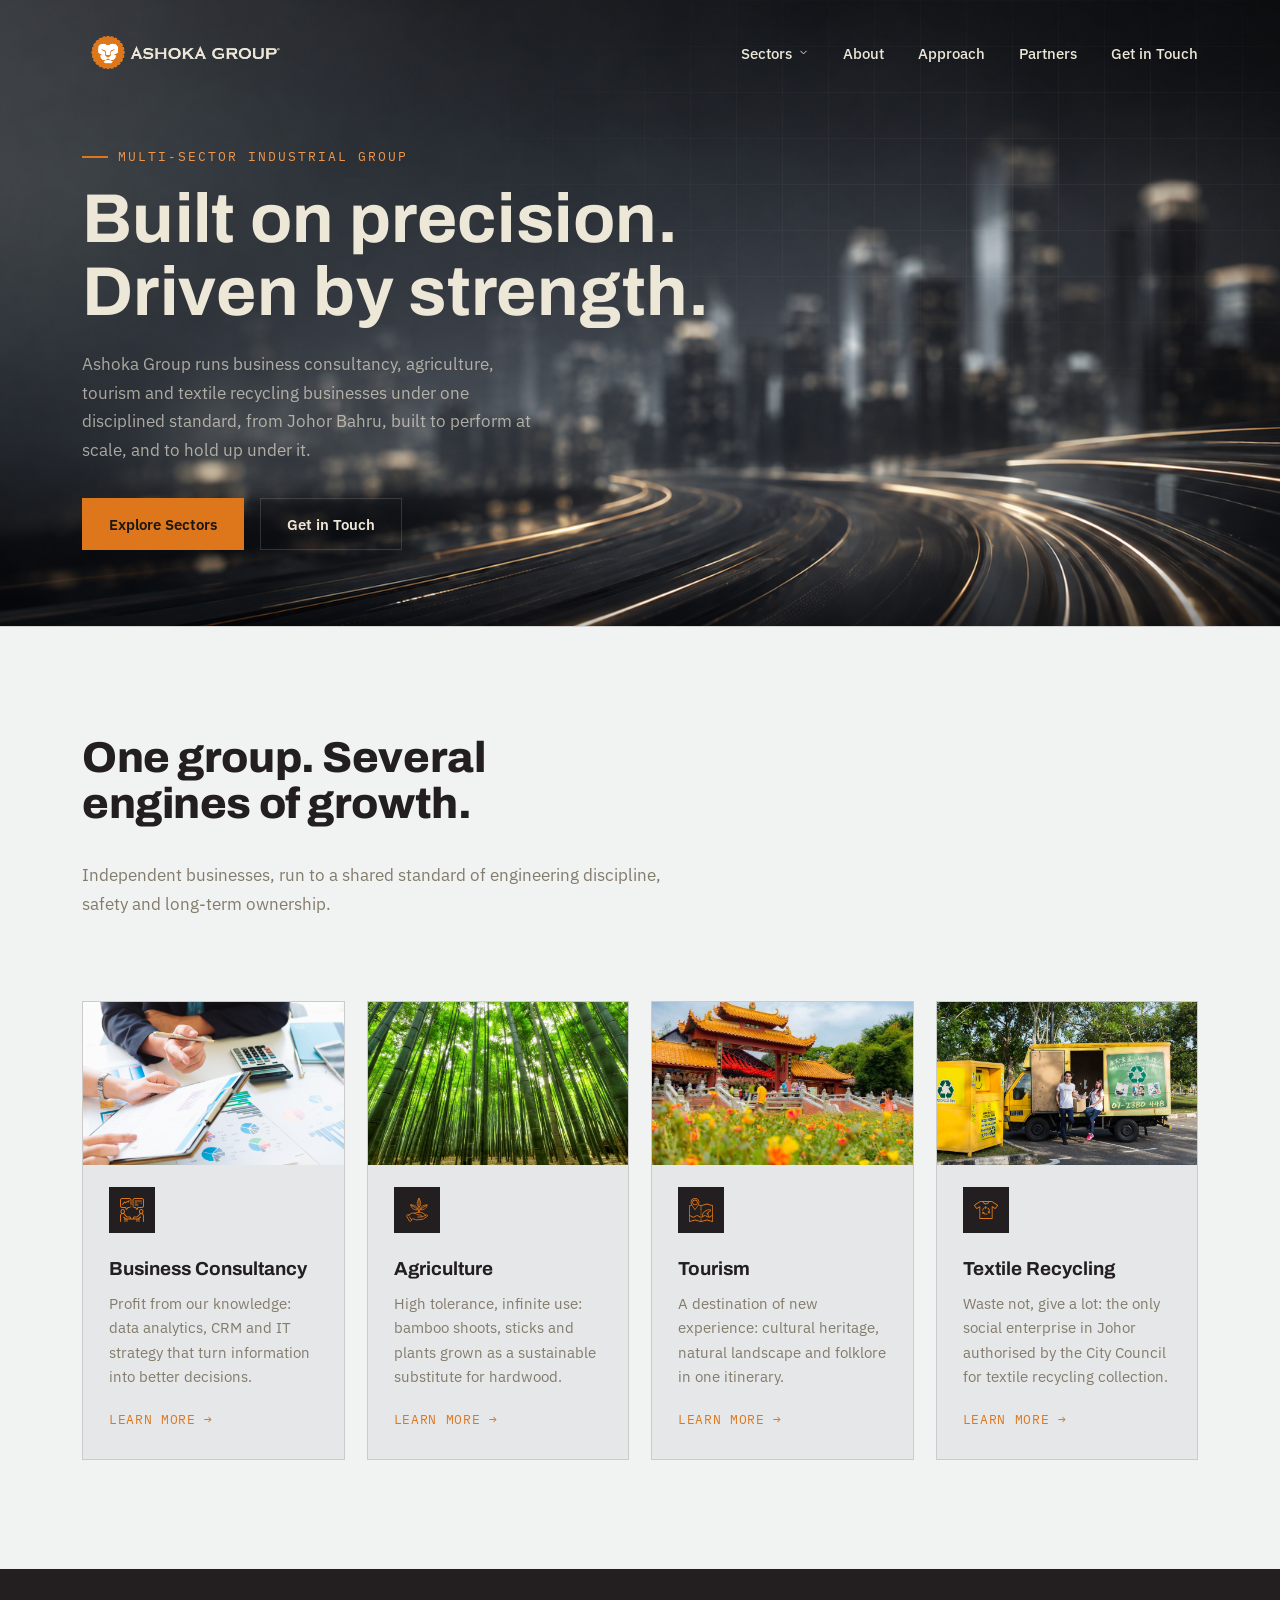
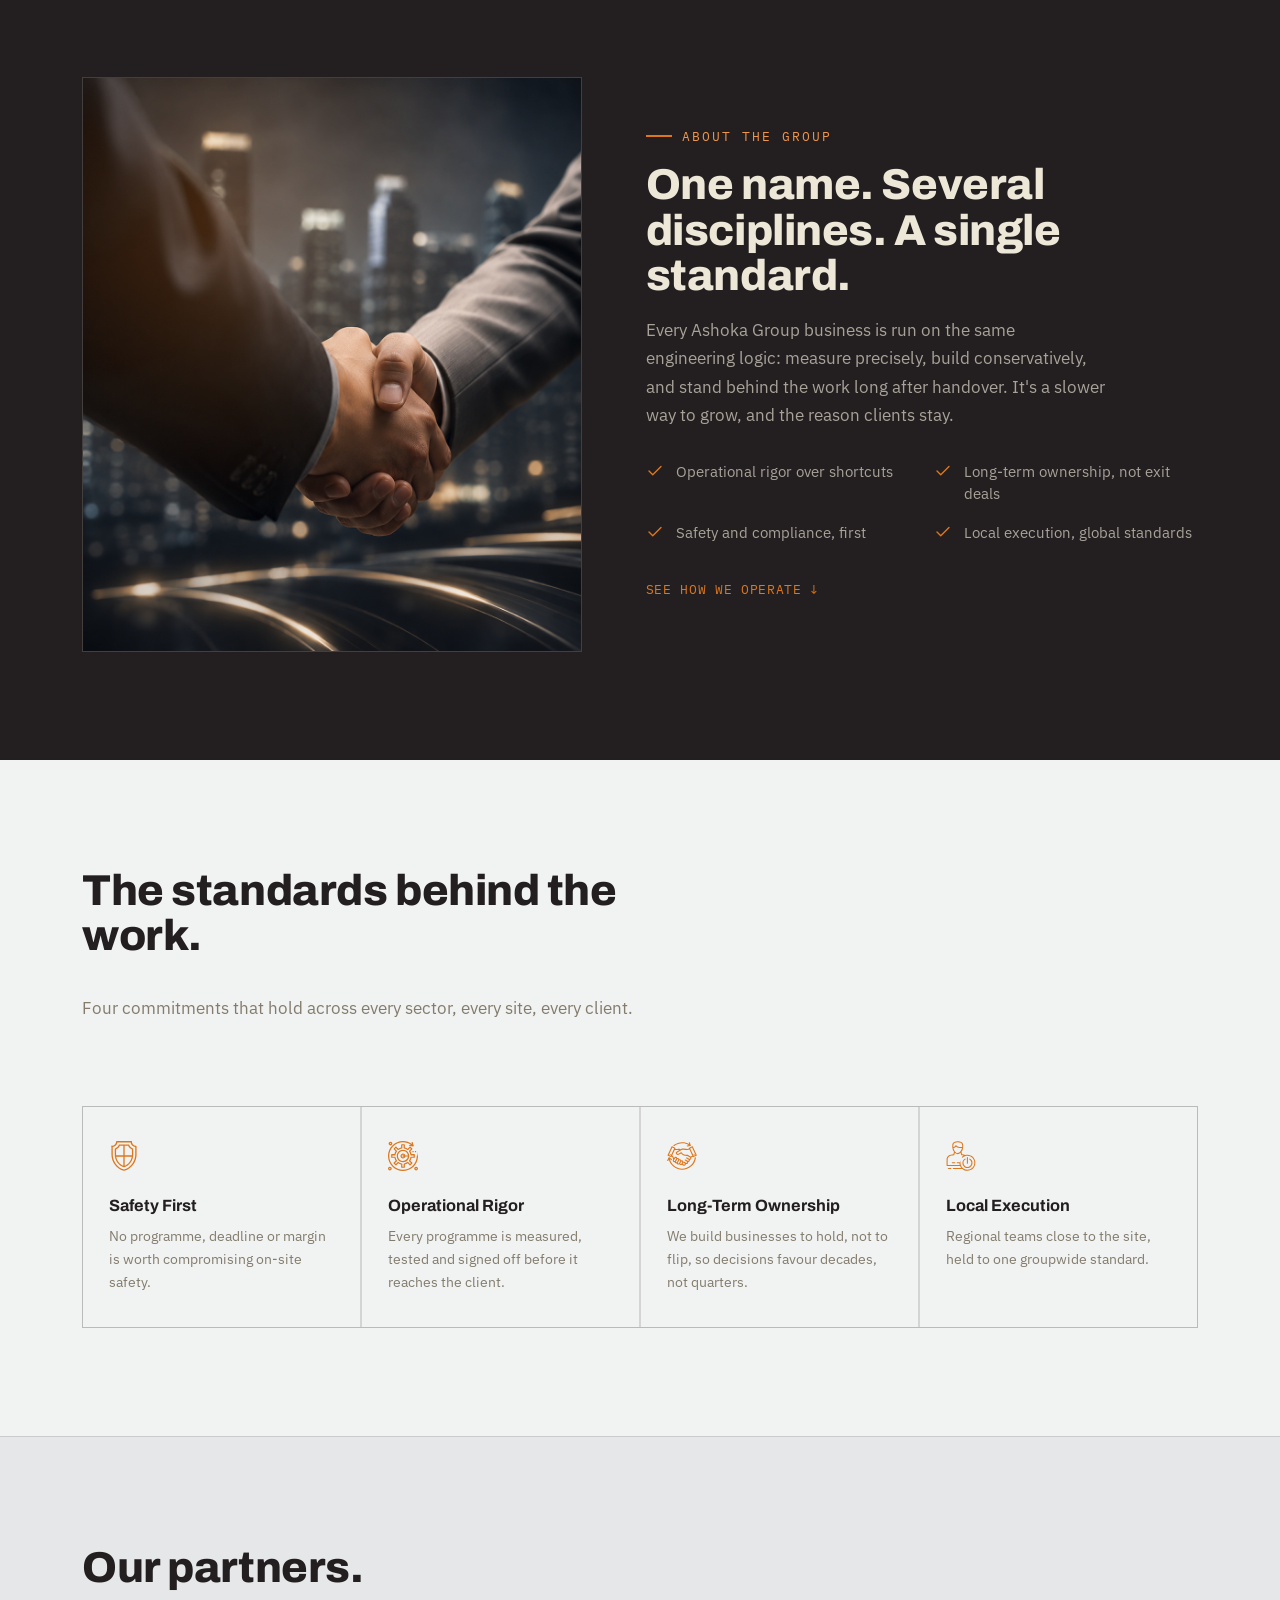
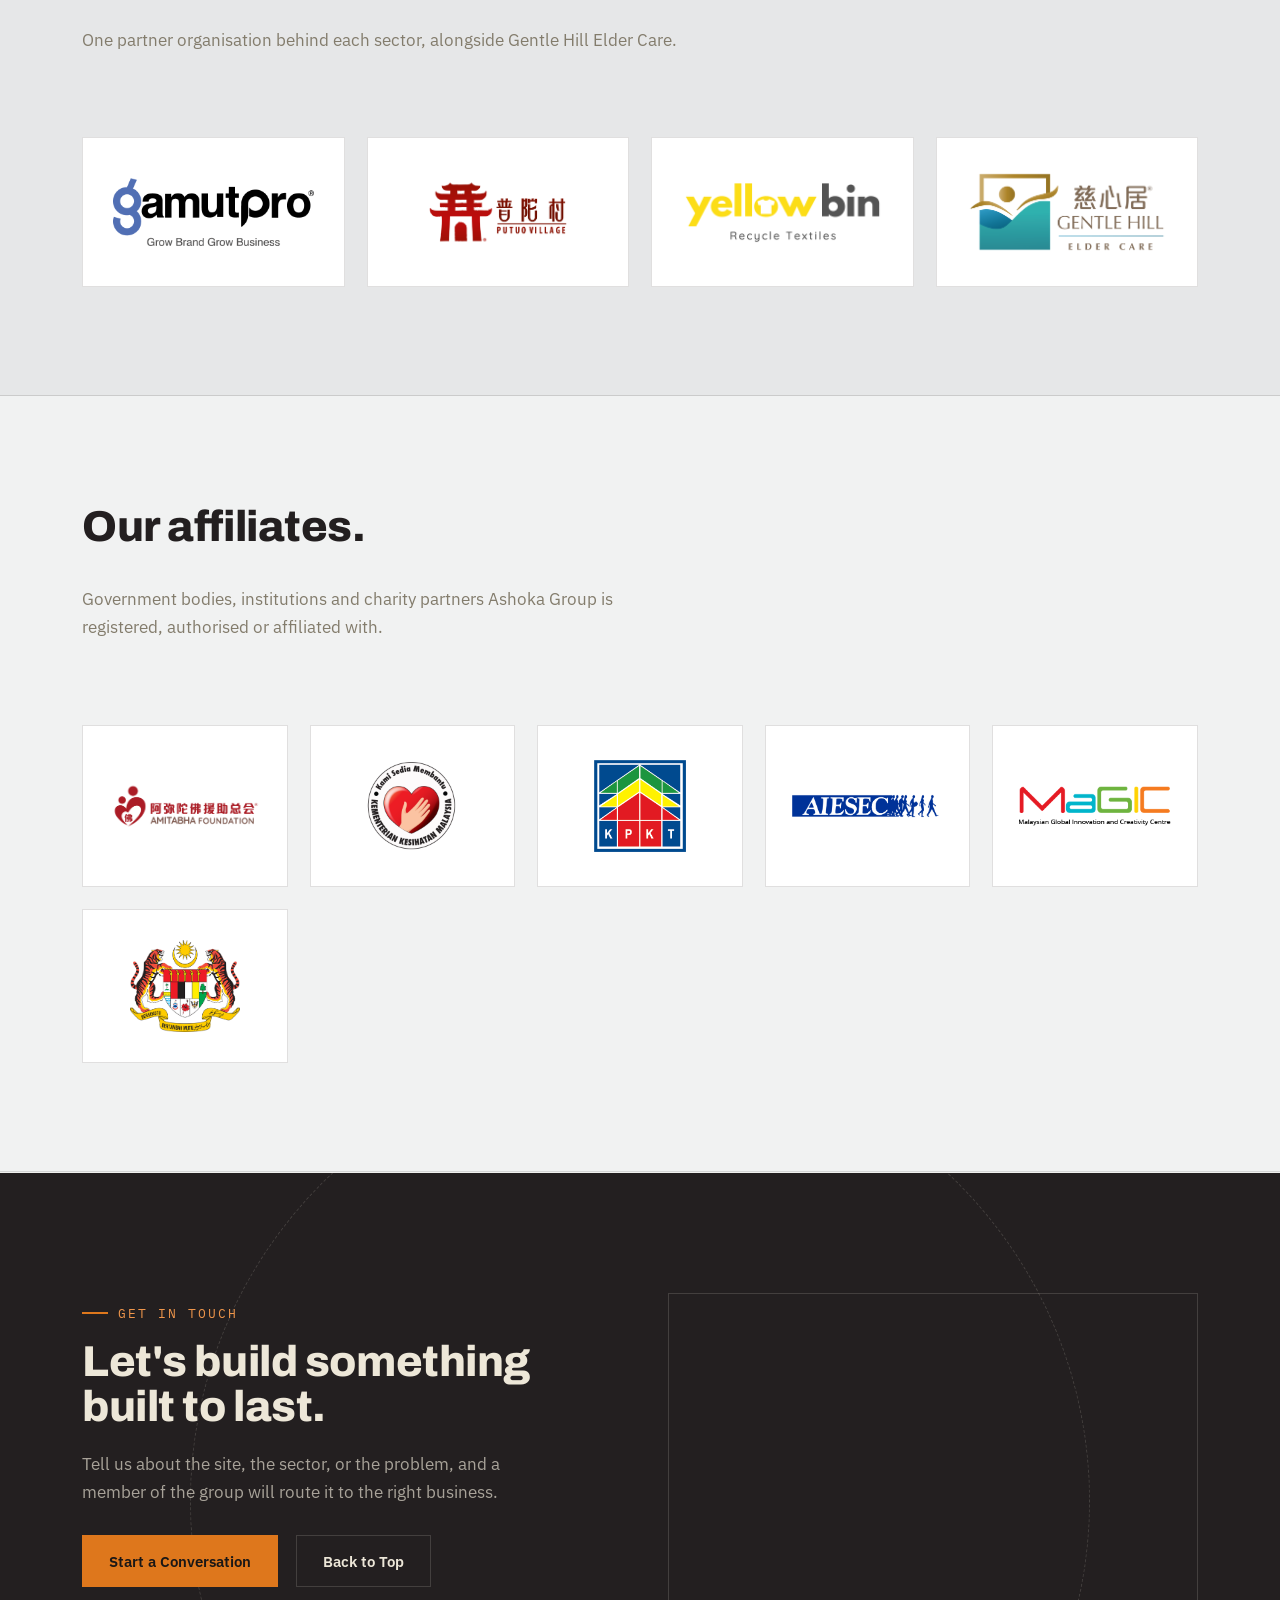
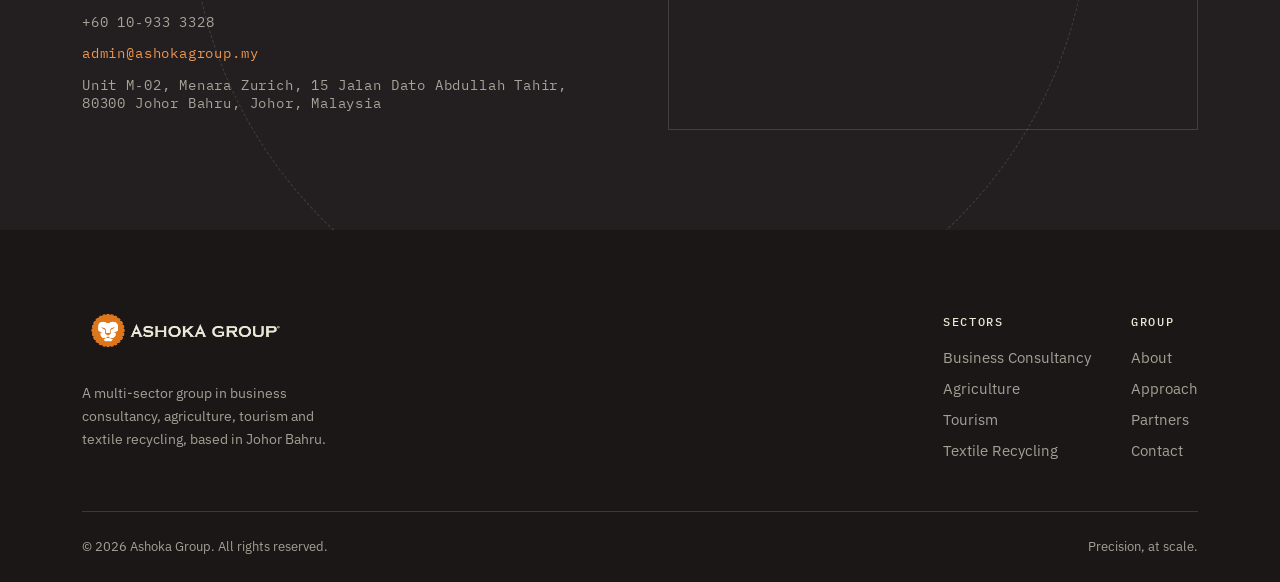
==== index.html @ 11b932d2 "Initial commit: Ashoka Group website Co-Authored-By: Claude Sonnet 4.6 <noreply@anthropic.com>" ====
<!doctype html>
<html lang="en">
<head>
<meta charset="UTF-8">
<meta name="viewport" content="width=device-width, initial-scale=1.0">
<title>Ashoka Group: Business Consultancy, Agriculture, Tourism &amp; Textile Recycling</title>
<meta name="description" content="Ashoka Group runs business consultancy, agriculture, tourism and textile recycling businesses under one disciplined standard, based in Johor Bahru, Malaysia.">
<link rel="icon" type="image/x-icon" href="assets/favicon/favicon.ico">
<link rel="icon" type="image/png" sizes="32x32" href="assets/favicon/favicon-32x32.png">
<link rel="icon" type="image/png" sizes="16x16" href="assets/favicon/favicon-16x16.png">
<link rel="apple-touch-icon" sizes="180x180" href="assets/favicon/apple-touch-icon.png">
<link rel="manifest" href="assets/favicon/site.webmanifest">
<meta name="theme-color" content="#DE771C">
<link rel="preconnect" href="https://fonts.googleapis.com">
<link rel="stylesheet" href="css/styles.css">
</head>
<body>

<header class="site-header" id="siteHeader">
  <div class="wrap header-inner">
    <a href="#top" class="brand" aria-label="Ashoka Group home">
      <img class="brand-mark" src="assets/logo/ashoka-lockup-horizontal.png" alt="Ashoka Group">
      <img class="brand-mark-light" src="assets/logo/ashoka-lockup-horizontal-light.png" alt="Ashoka Group">
    </a>
    <nav class="main-nav" id="mainNav">
      <div class="nav-dropdown">
        <button class="nav-dropdown-trigger" type="button" aria-haspopup="true" aria-expanded="false">
          Sectors
          <svg class="nav-caret" viewBox="0 0 24 24" fill="none" stroke="currentColor" stroke-width="2" stroke-linecap="round" stroke-linejoin="round"><path d="m6 9 6 6 6-6"/></svg>
        </button>
        <div class="nav-dropdown-menu">
          <a href="business-consultancy">Business Consultancy</a>
          <a href="agriculture">Agriculture</a>
          <a href="tourism">Tourism</a>
          <a href="textile-recycling">Textile Recycling</a>
        </div>
      </div>
      <a href="#about">About</a>
      <a href="#approach">Approach</a>
      <a href="#partners">Partners</a>
      <a href="#contact">Get in Touch</a>
    </nav>
    <button class="nav-toggle" id="navToggle" aria-label="Toggle menu" aria-expanded="false" aria-controls="mainNav">
      <span></span>
    </button>
  </div>
</header>

<main id="top">

  <!-- HERO -->
  <section class="hero" id="hero">
    <div class="hero-bg" aria-hidden="true">
      <img src="assets/img/hero-skyline.png" alt="">
    </div>
    <div class="wrap hero-inner">
      <div class="hero-copy">
        <p class="eyebrow"><span class="eyebrow-tick"></span>Multi&#8209;Sector Industrial Group</p>
        <h1 class="display">Built on precision.<br>Driven by strength.</h1>
        <p class="lede">Ashoka Group runs business consultancy, agriculture, tourism and textile recycling businesses under one disciplined standard, from Johor Bahru, built to perform at scale, and to hold up under it.</p>
        <div class="hero-actions">
          <a href="#sectors" class="btn btn-primary">Explore Sectors</a>
          <a href="#contact" class="btn btn-ghost">Get in Touch</a>
        </div>
      </div>
    </div>
  </section>

  <div class="seam seam--to-bone" aria-hidden="true"></div>

  <!-- SECTORS -->
  <section class="sectors section-pad" id="sectors">
    <div class="wrap">
      <div class="section-head">
        <h2 class="h2">One group. Several engines of growth.</h2>
        <p class="lede on-bone">Independent businesses, run to a shared standard of engineering discipline, safety and long‑term ownership.</p>
      </div>

      <div class="sector-grid">
        <a class="sector-card" href="business-consultancy">
          <img class="sector-photo" src="assets/img/1.png" alt="Business consultancy team reviewing data reports">
          <div class="sector-top">
            <span class="sector-icon">
              <svg viewBox="0 0 300 300" fill="currentColor"><path d="M272.6,0h-88.9c-15.1,0-27.4,12-27.4,26.9v71.5c0,15.4,10.5,26.6,25,26.6h9.4l16.9,22.5c1.2,1.6,3,2.5,5,2.5s.4,0,.6,0c2.2-.2,4.1-1.5,5-3.4l10.8-21.5h46.1c14.5,0,25-11.2,25-26.6V26.9C300,12.1,287.7,0,272.6,0ZM275,112.5h-50c-2.4,0-4.5,1.3-5.6,3.5l-8,16-12.7-16.9c-1.2-1.6-3-2.5-5-2.5h-12.5c-9.2,0-12.5-7.6-12.5-14.1V26.9c0-7.9,6.7-14.4,14.9-14.4h88.9c8.2,0,14.9,6.4,14.9,14.4v71.5c0,6.5-3.3,14.1-12.5,14.1ZM283.8,192.6c6.1-5.7,10-14.3,10-23.8,0-17.2-12.6-31.2-28.1-31.2s-28.1,14-28.1,31.2,3.9,18.1,10,23.8c-5.6,3.4-10.1,8.3-12.9,14.2l-22.9,23.7h-30.6c-10.5,0-19,8.6-19,19.1s.4,4.6,1.2,6.6h-26.8c.8-2.1,1.2-4.3,1.2-6.6,0-10.5-8.5-19.1-19-19.1h-30.6l-22.9-23.7c-2.8-5.8-7.3-10.8-12.9-14.2,6.1-5.7,10-14.3,10-23.8,0-17.2-12.6-31.2-28.1-31.2s-28.1,14-28.1,31.2,3.9,18.1,10,23.8C6.5,198.5,0,209,0,221v72.7c0,3.5,2.8,6.2,6.2,6.2s6.2-2.8,6.2-6.2v-72.7c0-11.6,9.8-21,21.8-21s11.6,2.4,15.6,6.4c0,1.5.6,3.1,1.7,4.2l2,2,1.2,1.2,7.6,7.9,6.2,6.5,12.4,12.9c1.2,1.2,2.8,1.9,4.5,1.9h33.2c3.6,0,6.5,3,6.5,6.6s-2.9,6.6-6.5,6.6h-38.5c-2.4,0-4-1.4-4.8-2.2-.2-.2-.4-.4-.6-.6-.1-.1-.2-.2-6.3-4.8-1.6-1.2-3.7-2.8-6.2-4.8-1.8-1.4-3.9-2.9-6.2-4.8-2.5-1.9-5.4-4.1-8.7-6.6l-3.8,5-3.8,5s8.7,6.6,16.2,12.3v38.9c0,3.5,2.8,6.2,6.2,6.2s6.2-2.8,6.2-6.2v-29.1c3.3,2.6,7.4,4.1,11.7,4.1h.8v25c0,3.5,2.8,6.2,6.2,6.2s6.2-2.8,6.2-6.2v-25h112.2v25c0,3.5,2.8,6.2,6.2,6.2s6.2-2.8,6.2-6.2v-25h1.4c4.2,0,8.3-1.5,11.7-4.1v29.1c0,3.5,2.8,6.2,6.2,6.2s6.2-2.8,6.2-6.2v-38.9c7.5-5.7,16.3-12.3,16.3-12.3,2.7-2.1,3.3-6,1.2-8.8-1.7-2.3-4.7-3-7.3-2-.5.2-1,.5-1.5.8-3.3,2.5-6.1,4.7-8.7,6.6-2.4,1.8-4.4,3.4-6.2,4.8-2.6,2-4.6,3.5-6.2,4.8-6.1,4.6-6.2,4.7-6.3,4.8-.2.2-.4.4-.6.6-.7.8-2.3,2.2-4.8,2.2h-38.5c-3.6,0-6.5-3-6.5-6.6s2.9-6.6,6.5-6.6h33.2c1.7,0,3.3-.7,4.5-1.9l12.4-12.9,6.2-6.5,7.6-7.9,1.2-1.2,2-2c1.1-1.2,1.7-2.7,1.7-4.2,4-3.9,9.5-6.3,15.6-6.3,12,0,21.8,9.4,21.8,21v72.7c0,3.5,2.8,6.2,6.2,6.2s6.2-2.8,6.2-6.2v-72.7c0-12-6.5-22.5-16.2-28.4ZM250.1,168.7c0-10.3,7-18.8,15.6-18.8s15.6,8.4,15.6,18.8-7,18.7-15.6,18.7-15.6-8.4-15.6-18.7ZM18.7,168.7c0-10.3,7-18.8,15.6-18.8s15.6,8.4,15.6,18.8-7,18.7-15.6,18.7-15.6-8.4-15.6-18.7ZM275,37.5c0,3.5-2.8,6.2-6.2,6.2h-81.2c-3.5,0-6.2-2.8-6.2-6.2s2.8-6.2,6.2-6.2h81.2c3.5,0,6.3,2.8,6.3,6.2ZM243.7,62.5c0,3.4-2.8,6.2-6.2,6.2s-6.2-2.8-6.2-6.2,2.8-6.2,6.2-6.2c3.4,0,6.2,2.8,6.2,6.2ZM275,62.5c0,3.4-2.8,6.2-6.2,6.2h-6.2c-3.4,0-6.2-2.8-6.2-6.2s2.8-6.2,6.2-6.2h6.2c3.4,0,6.2,2.8,6.2,6.2ZM181.2,62.5c0-3.4,2.8-6.2,6.2-6.2h25c3.4,0,6.2,2.8,6.2,6.2s-2.8,6.2-6.2,6.2h-25c-3.4,0-6.2-2.8-6.2-6.2ZM231.2,87.5c0,3.5-2.8,6.2-6.2,6.2h-37.5c-3.5,0-6.2-2.8-6.2-6.2s2.8-6.2,6.2-6.2h37.5c3.5,0,6.2,2.8,6.2,6.2ZM137.7,104.6c2.9,1.7,3.9,5.6,2.2,8.6-1.1,1.9-3.2,3.1-5.4,3.1s-2.2-.3-3.2-.9c-.3-.2-.6-.4-.9-.6-1-.8-1.7-1.9-2-3.2-.4-1.6-.2-3.3.7-4.8h0c1.5-2.5,4.9-3.6,7.6-2.6.3.1.6.2.9.4ZM6.6,116.9C2.3,112.1,0,105.5,0,98.4V26.9C0,12.1,12.4,0,27.4,0h88.9c15.1,0,27.4,12.1,27.4,26.9v58.7c0,3.4-2.8,6.2-6.2,6.2s-6.2-2.8-6.2-6.2V26.9c0-7.9-6.7-14.4-14.9-14.4H27.4c-8.3,0-14.9,6.4-14.9,14.4v71.5c.3,9.1,4.7,13.9,12.5,14.1h43.7c2.4,0,4.5,1.3,5.6,3.4l8,15.9,12.7-16.9c1.2-1.6,3.1-2.5,5-2.5h18.7c3.1,0,5.7,2.3,6.2,5.3,0,.3,0,.6,0,.9,0,3.4-2.8,6.2-6.2,6.2h-15.6l-16.9,22.5c-1.2,1.6-3.1,2.5-5,2.5h-.6c-2.2-.2-4.1-1.5-5-3.4l-10.8-21.6H24.9c-7.2,0-13.9-2.9-18.3-8.1ZM114.5,25.3c3.3,1.1,5,4.6,4,7.9l-6.2,18.8c-1.1,3.3-4.6,5.1-7.9,4l-15.1-5-16,16c-2.4,2.4-6.4,2.4-8.8,0l-7.6-7.6-20.6,25.8c-1.2,1.5-3.1,2.3-4.9,2.3s-2.7-.4-3.9-1.4c-2.7-2.2-3.1-6.1-1-8.8l25-31.2c1.1-1.4,2.8-2.2,4.5-2.3,1.8,0,3.5.6,4.8,1.8l8.1,8.1,14.3-14.3c1.7-1.7,4.1-2.3,6.4-1.5l12.8,4.3,4.3-12.8c1.1-3.3,4.6-5.1,7.9-4Z"/></svg>
            </span>
          </div>
          <h3>Business Consultancy</h3>
          <p>Profit from our knowledge: data analytics, CRM and IT strategy that turn information into better decisions.</p>
          <span class="text-link">Learn more →</span>
        </a>

        <a class="sector-card" href="agriculture">
          <img class="sector-photo" src="assets/img/5.png" alt="Bamboo agriculture plantation">
          <div class="sector-top">
            <span class="sector-icon">
              <svg viewBox="0 0 300 300"><defs><style>.ag-st0{fill:none;stroke:currentColor;stroke-linecap:round;stroke-linejoin:round;stroke-width:10.8px;}</style></defs><g><path class="ag-st0" d="M174.5,176.3c.4-7,3-19.3,15.5-30.4,38-33.7,85.8-58.3,85.8-58.3"/><path class="ag-st0" d="M174.3,176.3c-.4-7.1-3.2-19.4-15.5-30.4-38-33.7-85.3-58.2-85.3-58.2"/><path class="ag-st0" d="M174.4,176.3V7.1"/><path class="ag-st0" d="M160.4,238.2l47.8-3.1"/><path class="ag-st0" d="M62.1,243.5l18.2,31.5c2.2,3.9.9,8.8-2.9,11l-10,5.8c-3.9,2.2-8.8.9-11-2.9l-36.7-63.5c-2.2-3.9-.9-8.8,2.9-11l10-5.8c3.9-2.2,8.8-.9,11,2.9l8.4,14.5"/><path class="ag-st0" d="M78.7,272.3l10.2-9c3.3-3,8-3.9,12.3-2.6l35,11.2c3.9,1.5,8,2.1,12.1,1.7l69.6-7.1c4.3-.4,8.5-2,12.2-4.5l48.1-33.1c3.9-3.6,4.6-9.7,1.7-14.2-3.2-4.9-9.5-6.2-14.2-2.9l-31,16.3c-8.2,4.3-17.1,6.7-26.2,7l.4-6.6c-.8-8-6.6-14.4-14.1-15.5l-34.7-4.2c-8-1.2-12-4-19-8.3-6.8-4.2-19.5-9.3-26.3-11.4-12-3.6-25-1.9-36,4.2l-34.4,19.3"/><path class="ag-st0" d="M256.9,127.7c13.5-13.7,18.1-30.6,19.5-37.8.4-1.8-1.4-3.5-3.5-3.5-16.3.3-76.7,5-83.3,57.5-.2,1.6,1.2,3.1,3.1,3.3,20.6,1.9,36.2-1.5,48-7.6"/><path class="ag-st0" d="M76.4,86.4c16.3.3,76.7,5,83.3,57.5.2,1.6-1.2,3.1-3.1,3.3-66.6,6.1-81-43.6-83.7-57.3-.4-1.8,1.4-3.5,3.5-3.5Z"/><path class="ag-st0" d="M176.4,8.2c-.9-1.4-3-1.4-3.9,0-8.5,13.4-40.3,69.8,1.9,106.3h.1c42.2-36.5,10.4-92.9,1.9-106.3Z"/><path class="ag-st0" d="M259.3,215l-20.3-16.2c-34.1-27.2-81.5-29.7-118.1-7.6"/></g></svg>
            </span>
          </div>
          <h3>Agriculture</h3>
          <p>High tolerance, infinite use: bamboo shoots, sticks and plants grown as a sustainable substitute for hardwood.</p>
          <span class="text-link">Learn more →</span>
        </a>

        <a class="sector-card" href="tourism">
          <img class="sector-photo" src="assets/img/images.jpg" alt="Cultural heritage tourism site at Putuo Village">
          <div class="sector-top">
            <span class="sector-icon">
              <svg viewBox="0 0 300 300" fill="currentColor"><path d="M296.3,90l-70-20c-.9-.2-1.8-.2-2.6,0l-73.7,20-28.1-7.4c4.6-8.5,7.3-17.9,8.1-27.5C130,24.6,105.4,0,75,0S20.1,24.6,20.1,55c.9,9.8,3.8,19.4,8.5,28.1l-24.8,6.9c-2.2.6-3.7,2.7-3.6,5v199.9c0,1.6.7,3.1,2,4,1.2.9,2.9,1.2,4.3.8l68.6-19.8,73.7,20c.9.2,1.7.2,2.6,0l73.7-20,68.6,20c.4,0,.9,0,1.3,0,2.8,0,5-2.2,5-5V95c0-2.3-1.4-4.4-3.6-5ZM75,10c24.8,0,45,20.1,45,45s-29.5,61.8-45,81.9c-15.4-20-45-62.5-45-81.9S50.2,10,75,10ZM33.2,92.1c11.2,19.6,23.9,38.3,37.9,56,1.7,2.2,4.9,2.5,7,.8.3-.2.5-.5.8-.8,14.2-17.9,27-36.8,38.3-56.7l27.7,7.4v56.1c0,2.8,2.2,5,5,5s5-2.2,5-5v-56.1l70-18.8,65,18.5v116.7c-8.4,1.1-16.2,4.9-22.3,10.8-5.1,5.2-11.9,8.3-19.1,8.8-2.5-8.1-3.7-16.5-3.5-25,0-1.1-.4-2.1-1-3l-9-12h5c2.4,0,4.5-1.6,5-3.9,3-13.7,10.7-21,15-21,8.3,0,15-6.7,15-15s-6.7-15-15-15h0c-25.8.2-50.5,10.1-69.4,27.6-18.7,16.7-29.8,40.4-30.5,65.6-3.2,1.2-6.6,1.8-10,1.7-7.9,0-15.4-3.2-20.9-8.8-15.2-14.9-39.5-14.9-54.7,0-11.3,11.6-29.8,11.8-41.4.5-.2-.2-.3-.3-.5-.5-6.1-5.9-14-9.7-22.4-10.8v-116.5l23.1-6.6ZM221,192.9l14,18.7c0,7.4,1,14.8,2.7,22-4.5-1.7-8.6-4.3-12.1-7.5-15.2-14.9-39.5-14.9-54.7,0l-.5.4c2.4-19.8,11.9-38.1,26.8-51.5,17-15.9,39.4-24.8,62.7-25,2.8,0,5,2.2,5,5s-2.2,5-5,5c-10,0-19.5,10.3-23.8,25h-11.1c-1.9,0-3.6,1.1-4.4,2.7-.9,1.7-.7,3.7.4,5.2ZM226.3,269.9c-.9-.2-1.8-.2-2.6,0l-68.7,18.5v-28.5c0-2.8-2.2-5-5-5s-5,2.2-5,5v28.5l-68.7-18.5c-.9-.2-1.8-.2-2.6,0l-63.6,18.3v-62.9c6,1.2,11.6,4.1,15.9,8.4,15.2,14.9,39.5,14.9,54.7,0,11.3-11.6,29.8-11.8,41.4-.5.2.2.3.3.5.5,15.2,14.9,39.5,14.9,54.7,0,11.3-11.6,29.9-11.8,41.5-.5.2.2.3.3.5.5,6.7,6.5,15.6,10.5,25,11,.2,0,.5.1.7.1h1.6c10.2,0,20.1-3.9,27.3-11.1,4.4-4.3,10-7.3,16-8.4v62.9l-63.6-18.3Z"/><path d="M110,55c0-19.3-15.7-35-35-35s-35,15.7-35,35,15.7,35,35,35,35-15.7,35-35ZM50.1,55c0-13.8,11.2-25,25-25s25,11.2,25,25-11.2,25-25,25-25-11.2-25-25Z"/><path d="M150,184.9c2.8,0,5-2.2,5-5v-5c0-2.8-2.2-5-5-5s-5,2.2-5,5v5c0,2.8,2.2,5,5,5Z"/><path d="M150,214.9c2.8,0,5-2.2,5-5v-10c0-2.8-2.2-5-5-5s-5,2.2-5,5v10c0,2.8,2.2,5,5,5Z"/></svg>
            </span>
          </div>
          <h3>Tourism</h3>
          <p>A destination of new experience: cultural heritage, natural landscape and folklore in one itinerary.</p>
          <span class="text-link">Learn more →</span>
        </a>

        <a class="sector-card" href="textile-recycling">
          <img class="sector-photo" src="assets/img/IMG_9729.jpg" alt="Yellow Bin textile recycling collection">
          <div class="sector-top">
            <span class="sector-icon">
              <svg viewBox="0 0 300 300" fill="currentColor"><path d="M107.2,160.6c2.9.3,5.6-1.7,5.9-4.6,1.8-15,12.9-27.2,27.6-30.5-2.6,1.5-3.5,4.8-1.9,7.4s4.8,3.5,7.4,1.9c.3-.2.7-.4.9-.7l11.3-11.3c2.1-2.1,2.1-5.4,0-7.5l-11.3-11.3c-2.1-2.1-5.4-2.1-7.5,0s-2.1,5.4,0,7.5l2.8,2.8c-20.9,2.9-37.2,19.5-39.8,40.4-.4,2.9,1.7,5.6,4.6,5.9,0,0,0,0,0,0Z"/><path d="M184.7,154.2c1,5.6.6,11.4-1.1,16.9l-.4-1.6c-.8-2.8-3.8-4.5-6.6-3.6-2.7.8-4.4,3.6-3.7,6.4,6.5,23.6,2.4,21.3,26.1,15.1,2.8-.8,4.5-3.8,3.6-6.6-.8-2.7-3.6-4.4-6.4-3.7l-3.8,1c2.2-5.5,3.4-11.5,3.5-17.4,0-14.6-6.8-28.5-18.5-37.3-2.4-1.8-5.7-1.3-7.4,1.1-1.7,2.3-1.3,5.7,1.1,7.4,7.2,5.4,12.1,13.4,13.7,22.3Z"/><path d="M104.7,197.1c2.8.8,5.8-.9,6.5-3.8l1-3.8c13,16.6,35.5,22.5,54.9,14.3,2.7-1.2,3.9-4.3,2.7-7-1.2-2.6-4.2-3.8-6.8-2.8-13.9,5.9-30.1,2.4-40.4-8.7l1.7.4c2.9.7,5.7-1,6.4-3.9.7-2.8-.9-5.6-3.7-6.4l-15.5-4.1c-2.8-.7-5.7,1-6.5,3.8l-4.1,15.5c-.8,2.8.9,5.8,3.8,6.5h0Z"/><path d="M26.3,131.5c3.6,4.7,10.1,6,15.2,2.8l26-16.9v139c0,2.9,2.4,5.3,5.3,5.3h154.4c2.9,0,5.3-2.4,5.3-5.3h0V117.5l26.1,16.9c5,3,11.5,1.8,15-2.9l23.1-30.8c3.8-5.1,2.7-12.3-2.4-16.1-.1,0-.3-.2-.4-.3l-58.6-39.1c-6.9-4.6-15-7-23.3-7h-124.2c-8.3,0-16.4,2.4-23.2,7L6,84.3c-5.2,3.5-6.7,10.6-3.2,15.8.1.2.2.4.4.5l23.1,30.8ZM180.6,48.9c-9.3,16.9-30.6,23-47.5,13.7-5.8-3.2-10.5-7.9-13.7-13.7h61.2ZM11.9,93.2l58.6-39.1c9.1-7.3,26.3-4.9,37-5.3,9.5,23.4,36.1,34.8,59.5,25.3,11.5-4.6,20.7-13.8,25.3-25.3,10.8.4,27.9-2.1,37,5.3l58.6,39.1c.4.2.5.7.2,1,0,0,0,0,0,0l-23.1,30.8c-.2.3-.5.4-.9.3l-34.2-22.2c-2.5-1.6-5.8-.8-7.4,1.7-.5.8-.8,1.8-.8,2.8v143.4H78.1V107.7c0-3-2.5-5.3-5.4-5.3-1,0-2,.3-2.8.8l-34,22.1c-.3.2-.8.1-1-.2l-23.1-30.8c-.3-.3-.2-.8,0-1,0,0,0,0,0,0Z"/></svg>
            </span>
          </div>
          <h3>Textile Recycling</h3>
          <p>Waste not, give a lot: the only social enterprise in Johor authorised by the City Council for textile recycling collection.</p>
          <span class="text-link">Learn more →</span>
        </a>
      </div>
    </div>
  </section>

  <div class="seam seam--to-charcoal" aria-hidden="true"></div>

  <!-- ABOUT -->
  <section class="about section-pad" id="about">
    <div class="wrap about-inner">
      <div class="about-frame">
        <img class="about-photo" src="assets/img/hero-handshake.png" alt="Ashoka Group partnership handshake in front of a city skyline">
      </div>
      <div class="about-copy">
        <p class="eyebrow on-dark"><span class="eyebrow-tick"></span>About the Group</p>
        <h2 class="h2 on-dark">One name. Several disciplines. A single standard.</h2>
        <p class="lede">Every Ashoka Group business is run on the same engineering logic: measure precisely, build conservatively, and stand behind the work long after handover. It's a slower way to grow, and the reason clients stay.</p>
        <ul class="pillars">
          <li><svg viewBox="0 0 24 24" fill="none" stroke-width="1.8" stroke-linecap="round" stroke-linejoin="round"><path d="M20 6 9 17l-5-5"/></svg>Operational rigor over shortcuts</li>
          <li><svg viewBox="0 0 24 24" fill="none" stroke-width="1.8" stroke-linecap="round" stroke-linejoin="round"><path d="M20 6 9 17l-5-5"/></svg>Long‑term ownership, not exit deals</li>
          <li><svg viewBox="0 0 24 24" fill="none" stroke-width="1.8" stroke-linecap="round" stroke-linejoin="round"><path d="M20 6 9 17l-5-5"/></svg>Safety and compliance, first</li>
          <li><svg viewBox="0 0 24 24" fill="none" stroke-width="1.8" stroke-linecap="round" stroke-linejoin="round"><path d="M20 6 9 17l-5-5"/></svg>Local execution, global standards</li>
        </ul>
        <a href="#approach" class="text-link">See how we operate ↓</a>
      </div>
    </div>
  </section>

  <!-- PRINCIPLES -->
  <section class="principles section-pad" id="approach">
    <div class="wrap">
      <div class="section-head">
        <h2 class="h2">The standards behind the work.</h2>
        <p class="lede on-bone">Four commitments that hold across every sector, every site, every client.</p>
      </div>

      <div class="principle-grid">
        <div class="principle">
          <svg viewBox="0 0 300 300" fill="currentColor"><path d="M201.6,38.3c-1-2.3-3.3-4-6-4h-91.2c-2.6,0-5,1.7-6,4-7.6,16.9-20.5,29.8-37,36.7-2.3,1-4,3.3-4,6v54.5c0,59.2,38.3,112.4,90.9,126.6.7,0,1,.3,1.7.3s1.3,0,1.7-.3c52.6-14.2,90.9-67.4,90.9-126.3v-54.5c0-2.6-1.7-5-4-6-16.5-7.3-29.8-20.5-37-37ZM70.7,85.2c16.2-7.9,29.8-21.2,38-37.7h34.7v95.9h-72.4c0-2.6-.3-5.3-.3-7.6,0,0,0-50.6,0-50.6ZM72.3,156.6h71.1v90.2c-36.7-13.9-63.8-48.9-71.1-90.2ZM156.6,246.9v-90.2h71.1c-7.3,41.3-34.4,76.4-71.1,90.2ZM229.3,135.8c0,2.6,0,5.3-.3,7.6h-72.4V47.5h34.7c8.3,16.5,21.8,29.8,38,37.7v50.6h0ZM269,47.5c-21.8,0-39.7-17.9-39.7-39.7s-3-6.6-6.6-6.6H77.3c-3.6,0-6.6,3-6.6,6.6,0,21.8-17.9,39.7-39.7,39.7s-6.6,3-6.6,6.6v81c0,77,50.9,144.1,124,163.3.7,0,1,.3,1.7.3s1,0,1.7-.3c73.1-19.2,124-86.3,124-163.3V54.1c0-3.6-3-6.6-6.6-6.6h-.2ZM262.4,135.1c0,70.4-46.3,131.9-112.4,150.1-66.1-18.2-112.4-79.7-112.4-150.1V60.4c23.8-3,43-22.1,45.9-45.9h132.9c3,23.8,22.1,43,45.9,45.9v74.7h.1Z"/></svg>
          <h3>Safety First</h3>
          <p>No programme, deadline or margin is worth compromising on-site safety.</p>
        </div>
        <div class="principle">
          <svg viewBox="0 0 300 300" fill="currentColor"><g><path d="M293.8,143.8c-3.5,0-6.2,2.8-6.2,6.2,0,57.2-35.2,106.5-84.9,127-50,20.8-109.7,10.3-149.8-29.8C-.8,193.6-.8,106.4,52.8,52.8,101.7,3.8,178.7-.4,232.5,40l-13.8-1.5c-3.4-.4-6.5,2.1-6.9,5.5s2.1,6.5,5.5,6.9l33.6,3.7c4,.4,7.2-2.8,6.9-6.6,0-1.2.3.5-9.8-33.8-1-3.3-4.4-5.2-7.8-4.2-3.3,1-5.2,4.4-4.2,7.8l3.5,12C213.9,10.4,182.7,0,150,0,67.1,0,0,67.1,0,150s71.2,154,157.5,149.8c78.9-3.9,142.5-68.9,142.5-149.8s-2.8-6.2-6.2-6.2h0Z"/><path d="M223.7,102.8l19.1-19.1c2.4-2.4,2.4-6.4,0-8.8l-17.7-17.7c-2.4-2.4-6.4-2.4-8.8,0l-19.1,19.1c-8.7-5.6-18.4-9.6-28.4-11.8v-27c0-3.5-2.8-6.2-6.2-6.2h-25c-3.5,0-6.2,2.8-6.2,6.2v27c-10.1,2.2-19.7,6.2-28.4,11.8l-19.1-19.1c-2.4-2.4-6.4-2.4-8.8,0l-17.7,17.7c-2.4,2.4-2.4,6.4,0,8.8l19.1,19.1c-5.6,8.7-9.6,18.4-11.8,28.4h-27c-3.5,0-6.2,2.8-6.2,6.2v25c0,3.5,2.8,6.2,6.2,6.2h27c2.2,10.1,6.2,19.7,11.8,28.4l-19.1,19.1c-2.4,2.4-2.4,6.4,0,8.8l17.7,17.7c2.4,2.4,6.4,2.4,8.8,0l19.1-19.1c8.7,5.6,18.4,9.6,28.4,11.8v27c0,3.5,2.8,6.2,6.2,6.2h25c3.5,0,6.2-2.8,6.2-6.2v-27c10.1-2.2,19.7-6.2,28.4-11.8l19.1,19.1c2.4,2.4,6.4,2.4,8.8,0l17.7-17.7c2.4-2.4,2.4-6.4,0-8.8l-19.1-19.1c5.6-8.7,9.6-18.4,11.8-28.4h27c3.5,0,6.2-2.8,6.2-6.2v-25c0-3.5-2.8-6.2-6.2-6.2h-27c-2.2-10.1-6.2-19.7-11.8-28.4ZM256.2,156.3h-26c-3.1,0-5.7,2.2-6.2,5.3-1.8,11.8-6.5,23.1-13.6,32.7-1.8,2.5-1.6,5.9.6,8.1l18.4,18.4-8.8,8.8-18.4-18.4c-2.2-2.2-5.6-2.4-8.1-.6-9.6,7.1-20.9,11.7-32.7,13.6-3,.5-5.3,3.1-5.3,6.2v26h-12.5v-26c0-3.1-2.2-5.7-5.3-6.2-11.8-1.8-23.1-6.5-32.7-13.6-2.5-1.8-5.9-1.6-8.1.6l-18.4,18.4-8.8-8.8,18.4-18.4c2.2-2.2,2.4-5.6.6-8.1-7.1-9.6-11.7-20.9-13.6-32.7-.5-3-3.1-5.3-6.2-5.3h-26v-12.5h26c3.1,0,5.7-2.2,6.2-5.3,1.8-11.8,6.5-23.1,13.6-32.7,1.8-2.5,1.6-5.9-.6-8.1l-18.4-18.4,8.8-8.8,18.4,18.4c2.2,2.2,5.6,2.4,8.1.6,9.6-7.1,20.9-11.7,32.7-13.6,3-.5,5.3-3.1,5.3-6.2v-26h12.5v26c0,3.1,2.2,5.7,5.3,6.2,11.8,1.8,23.1,6.5,32.7,13.6,2.5,1.8,5.9,1.6,8.1-.6l18.4-18.4,8.8,8.8-18.4,18.4c-2.2,2.2-2.4,5.6-.6,8.1,7.1,9.6,11.7,20.9,13.6,32.7.5,3,3.1,5.3,6.2,5.3h26v12.5h0Z"/><path d="M150,87.5c-34.5,0-62.5,28-62.5,62.5s28,62.5,62.5,62.5,62.5-28,62.5-62.5-28-62.5-62.5-62.5ZM150,200c-27.6,0-50-22.4-50-50s22.4-50,50-50,46.5,19.1,49.6,43.8h-25.4c-2.8-10.8-12.6-18.8-24.2-18.8s-25,11.2-25,25,11.2,25,25,25,21.4-8,24.2-18.8h25.4c-3.1,24.6-24.1,43.8-49.6,43.8ZM150,156.3h10.8c-2.2,3.7-6.2,6.2-10.8,6.2-6.9,0-12.5-5.6-12.5-12.5s5.6-12.5,12.5-12.5,8.6,2.5,10.8,6.2h-10.8c-3.5,0-6.2,2.8-6.2,6.2s2.8,6.2,6.2,6.2v.2Z"/><path d="M25,43.8c10.3,0,18.8-8.4,18.8-18.8S35.3,6.3,25,6.3,6.2,14.7,6.2,25s8.4,18.8,18.8,18.8ZM25,18.8c3.4,0,6.2,2.8,6.2,6.2s-2.8,6.2-6.2,6.2-6.2-2.8-6.2-6.2,2.8-6.2,6.2-6.2Z"/><path d="M18.8,256.3c-10.3,0-18.8,8.4-18.8,18.8s8.4,18.8,18.8,18.8,18.8-8.4,18.8-18.8-8.4-18.8-18.8-18.8ZM18.8,281.3c-3.4,0-6.2-2.8-6.2-6.2s2.8-6.2,6.2-6.2,6.2,2.8,6.2,6.2-2.8,6.2-6.2,6.2Z"/><path d="M281.2,256.3c-10.3,0-18.8,8.4-18.8,18.8s8.4,18.8,18.8,18.8,18.8-8.4,18.8-18.8-8.4-18.8-18.8-18.8ZM281.2,281.3c-3.4,0-6.2-2.8-6.2-6.2s2.8-6.2,6.2-6.2,6.2,2.8,6.2,6.2-2.8,6.2-6.2,6.2Z"/><path d="M243.8,100h12.5v12.5h-12.5v-12.5h0Z"/><path d="M268.8,100h12.5v12.5h-12.5v-12.5Z"/></g></svg>
          <h3>Operational Rigor</h3>
          <p>Every programme is measured, tested and signed off before it reaches the client.</p>
        </div>
        <div class="principle">
          <svg viewBox="0 0 300 300" fill="currentColor"><path d="M32.5,140.5c3.1,0,5.6-2.5,5.6-5.6s-2.5-5.7-5.6-5.7-5.6,2.5-5.6,5.7,2.5,5.6,5.6,5.6Z"/><path d="M66,49c1.1,1.4,2.7,2.1,4.4,2.1,1.3,0,2.4-.4,3.4-1.2,22.5-17.5,49.4-26.7,78-26.7s46.5,6.4,66.3,18.7l-15,1.9c-1.5.2-2.8.9-3.7,2.1-.9,1.2-1.3,2.6-1.1,4.1.4,2.8,2.7,4.9,5.5,4.9s.5,0,.7,0l29.3-3.8c1.7-.2,3.1-1.1,4-2.6.9-1.4,1.1-3.2.5-4.7l-9.6-28c-.5-1.4-1.5-2.5-2.8-3.2-1.3-.7-2.8-.7-4.3-.3-2.9,1-4.4,4.2-3.4,7.1l4.1,12.1c-21.2-12.7-45.6-19.4-70.6-19.4s-60.4,10.1-84.8,29.1c-2.4,1.9-2.9,5.4-1,7.8h0Z"/><path d="M283.8,162.6c-1.5-.2-2.9.2-4.1,1.1s-1.9,2.2-2.1,3.7c-8.5,62.4-62.6,109.4-125.8,109.4s-109-40-123.1-95.6l12.1,9.1c1.2.9,2.7,1.3,4.1,1.1,1.5-.2,2.8-1,3.7-2.2,1.8-2.5,1.3-6-1.1-7.8l-23.7-17.7c-1.3-1-3-1.4-4.7-.9-1.6.4-3,1.5-3.7,3l-12.6,26.7c-.6,1.3-.7,2.9-.2,4.3.5,1.4,1.5,2.5,2.9,3.2.8.4,1.6.5,2.4.5,2.1,0,4.1-1.2,5-3.2l5.5-11.6c7,26.4,21.6,49.8,42.3,68,25.2,22.1,57.6,34.3,91.2,34.3s66-12.2,91.1-34.3c25-21.9,41.2-52,45.7-84.8h0c.2-1.5-.2-2.9-1.1-4.1-.9-1.2-2.2-1.9-3.7-2.1Z"/><path d="M297.2,139.6l-39.4-83.7c-.6-1.3-1.8-2.4-3.1-2.9-1.4-.5-2.9-.4-4.3.2l-28.6,13.4c-1.3.6-2.4,1.7-2.9,3.2-.5,1.4-.4,2.9.2,4.3l.9,1.9c-5.7,2-10.5,3.1-14.9,3.5-5.9.6-13.8-.5-22.3-1.6-15.5-2-31.6-4.1-42.5,2.3l-5.4,3.2c-9.9-6.9-19.2-5.8-29-4.6-6.2.8-12.7,1.5-20.3.4-1.1-.2-2.2-.4-3.3-.6l2.1-4.5c.6-1.3.7-2.9.2-4.3-.5-1.4-1.5-2.5-2.9-3.2l-28.6-13.4c-2.8-1.3-6.1-.1-7.4,2.7L6.2,139.6c-.6,1.3-.7,2.9-.2,4.3.5,1.4,1.5,2.5,2.9,3.2l28.6,13.4c.7.4,1.5.5,2.4.5,2.1,0,4.1-1.3,5-3.2l1.5-3.1,6.5,4.7c2,2.3,3.3,6.6,4.6,11.1,1.3,4.2,2.6,8.5,4.8,12.4l-2.3,3.9c-2.3,3.9-3,8.6-1.8,13,1.2,4.5,4,8.2,7.9,10.5,3.7,2.2,8.1,2.9,12.3,2,1.3,4.1,4,7.6,7.7,9.8,3.7,2.2,8.1,2.9,12.3,1.9,1.3,4.1,4,7.6,7.7,9.8,3.9,2.3,8.6,2.9,13,1.8,1.9-.5,3.7-1.3,5.3-2.4,1.4,2.3,3.4,4.1,5.8,5.5,2.6,1.5,5.6,2.3,8.6,2.3s7.4-1.2,10.4-3.5l12.7,7.5c2.8,1.7,6.1,2.6,9.4,2.6s3.1-.2,4.6-.6c4.8-1.2,8.8-4.2,11.3-8.5,1.5-2.5,2.3-5.2,2.5-8.1,1.4.3,2.8.5,4.2.5,6.5,0,12.6-3.5,16-9.1,2.1-3.5,2.9-7.5,2.4-11.5,5.7-.7,10.9-3.9,13.8-8.9,2.2-3.7,3-8.1,2.3-12.3.5,0,1-.2,1.5-.3,4.8-1.2,8.8-4.2,11.4-8.5,2.5-4.2,3.2-9.2,2-14-.2-.7-.4-1.4-.6-2,5.9-1.8,10.9-4.1,15.4-7l.3.7c.9,1.9,2.9,3.2,5,3.2s1.6-.2,2.4-.5l28.6-13.4c1.3-.6,2.4-1.8,2.9-3.1.5-1.4.4-2.9-.2-4.3ZM71.9,74.3l-34.7,73.7-18.5-8.7,34.7-73.7,18.5,8.7ZM192.9,166.4c-1.6,2.6-.7,6.1,2,7.6,0,0,19.1,11.3,19.3,11.5,1.7,1,2.9,2.6,3.4,4.5.5,1.9.2,3.9-.8,5.6-2.1,3.5-6.6,4.7-10.1,2.6l-21.2-12.5c-1.3-.8-2.8-1-4.2-.6-1.4.4-2.7,1.3-3.4,2.6s-1,2.8-.6,4.2c.4,1.4,1.3,2.7,2.6,3.4,8.2,4.9,18.1,10.7,18.1,10.7,1.7,1,2.9,2.6,3.4,4.5.5,1.9.2,3.9-.8,5.6-2.1,3.5-6.6,4.7-10.1,2.6l-18.2-10.8c-.9-.5-1.9-.8-2.8-.8-1.9,0-3.8,1-4.8,2.7-.4.6-.6,1.2-.7,1.9.1-1.8,0-3.7-.5-5.5-1.2-4.5-4-8.2-8-10.5-3.8-2.2-8.1-2.9-12.3-1.9-1.3-4.2-4-7.6-7.8-9.8-3.7-2.2-8.1-2.9-12.3-1.9-1.3-4.1-4-7.6-7.7-9.8-3.7-2.2-8.1-2.9-12.3-1.9-1.3-4.1-4-7.6-7.7-9.8-8.2-4.8-18.7-2-23.5,6.1l-2.4,4.1c-.4-1.2-.7-2.3-1.1-3.5v-.2c-1.8-5.7-3.6-11.7-7.6-15.8l-.3-.3-9.1-6.6,26.2-55.6c2.3.6,4.4,1,6.5,1.4,9.1,1.3,16.7.4,23.3-.4,6.6-.8,11.6-1.4,16.4.2l-28.9,17c-4.2,2.5-6.8,6.3-7.6,11.1-.8,4.8.5,9.3,3.6,13,7.6,8.9,20.5,11.1,30.6,5.1l19.5-11.5c20.5,23.5,43.1,25.5,62.6,24.3l26,15.4c1.7,1,2.9,2.6,3.4,4.5.5,1.9.2,3.9-.8,5.6h0c-1,1.7-2.6,2.9-4.5,3.4-1.9.5-3.9.2-5.6-.8l-21.3-12.6c-2.6-1.6-6.1-.7-7.6,2ZM69.6,192.2l11.7-20c1.1-1.9,3.2-3,5.3-3s2.1.3,3.1.8c1.4.8,2.4,2.1,2.8,3.7.4,1.6.2,3.2-.6,4.6l-11.7,20c-.8,1.4-2.1,2.4-3.7,2.8-1.6.4-3.2.2-4.6-.6h0c-1.4-.8-2.4-2.1-2.8-3.7-.4-1.6-.2-3.2.6-4.6ZM89.7,204l11.7-20h0c.8-1.4,2.1-2.4,3.6-2.8,1.6-.4,3.2-.2,4.6.6,1.4.8,2.4,2.1,2.8,3.7.4,1.6.2,3.2-.6,4.6l-11.7,20c-.8,1.4-2.1,2.4-3.7,2.8-1.6.4-3.2.2-4.6-.6h0c-1.4-.8-2.4-2.1-2.8-3.7-.4-1.6-.2-3.2.6-4.6ZM109.7,215.7l11.7-20c1.1-1.9,3.2-3,5.2-3s2.1.3,3,.8c1.4.8,2.4,2.1,2.8,3.7.4,1.6.2,3.2-.6,4.6l-11.7,20c-.8,1.4-2.1,2.4-3.7,2.8-1.6.4-3.2.2-4.6-.6-1.4-.8-2.4-2.1-2.8-3.7-.4-1.6-.2-3.2.6-4.6ZM133.8,220.6l7.8-13.2c1.1-1.9,3.2-3,5.3-3s2.1.3,3,.8c1.4.8,2.4,2.1,2.8,3.7.4,1.6.2,3.2-.6,4.5l-7.8,13.2c-1.7,2.9-5.4,3.9-8.3,2.2h0c-1.4-.8-2.4-2.1-2.8-3.7-.4-1.6-.2-3.2.6-4.5ZM161.6,219.2c1.2-2.1,2-4.3,2.2-6.6,0,.5,0,1,.2,1.5.4,1.4,1.3,2.7,2.6,3.4l8.7,5.2c1.6,1,2.8,2.6,3.3,4.5.5,1.9.2,3.9-.8,5.6-1,1.7-2.6,2.9-4.5,3.4-1.9.5-3.9.2-5.6-.8l-11.6-6.9,5.4-9.2ZM204.7,137.7c-.1,0-.3,0-.4,0-19.3,1.4-39.6-.5-57.9-23.7-1.7-2.2-4.8-2.8-7.2-1.4l-23.6,13.9c-5.4,3.2-12.3,2-16.4-2.7-1-1.2-1.4-2.4-1.1-3.9.3-1.5,1-2.6,2.3-3.4l45.5-26.8c7.6-4.5,22.4-2.6,35.5-.9,9.1,1.2,17.7,2.3,24.8,1.6,5.6-.5,11.4-1.9,18.6-4.4l28.7,60.9c-4.8,3.5-10.9,6.1-18.5,7.9l-27.4-16.2c-.9-.5-1.8-.8-2.9-.8ZM284.8,139.3l-18.5,8.7-34.7-73.7,18.5-8.7,34.7,73.7Z"/><path d="M270.9,140.5h0c3.1,0,5.6-2.5,5.6-5.6s-2.5-5.7-5.6-5.7-5.6,2.5-5.6,5.7.6,2.9,1.7,4c1.1,1.1,2.5,1.6,4,1.6Z"/></svg>
          <h3>Long-Term Ownership</h3>
          <p>We build businesses to hold, not to flip, so decisions favour decades, not quarters.</p>
        </div>
        <div class="principle">
          <svg viewBox="0 0 300 300" fill="currentColor"><g image-rendering="optimizeQuality" shape-rendering="geometricPrecision" text-rendering="geometricPrecision"><path d="M240,176.9c-2.2-1.3-3.9-.9-5-.2-1.8,1-3,3-3,5,0,1.2.4,3,2.6,4.3,12.1,7.2,19.4,20,19.4,34.1,0,21.9-17.8,39.7-39.7,39.7s-39.6-17.8-39.6-39.7,7.2-26.9,19.3-34.1c2.2-1.3,2.6-3.1,2.6-4.3,0-2-1.2-4-3-5-.6-.3-1.3-.6-2.2-.6s-1.8.2-2.8.8c-15.1,9-24.5,25.6-24.5,43.2,0,27.7,22.5,50.3,50.3,50.3s50.3-22.6,50.3-50.3-9.4-34.1-24.5-43.2Z"/><path d="M214.2,160.5c-2.6,0-5.3,1.6-5.3,5.2v55.8c0,3.6,2.7,5.2,5.3,5.2s5.3-1.6,5.3-5.2v-55.8c0-3.6-2.7-5.2-5.3-5.2Z"/><path d="M62.8,222.4h24.9c3.6,0,5.2-2.7,5.2-5.3s-1.6-5.3-5.2-5.3h-24.9c-3.6,0-5.2,2.7-5.2,5.3s1.6,5.3,5.2,5.3Z"/><path d="M23.5,281h24.9c1.7,0,3-.5,3.9-1.6.8-.9,1.3-2.3,1.3-3.7,0-2.6-1.6-5.3-5.2-5.3h-24.9c-3.6,0-5.2,2.7-5.2,5.3s1.6,5.3,5.2,5.3Z"/><path d="M214.2,137.1c-6.4,0-12.7.8-18.9,2.2h-.6c0,.1-.6,0-.6,0-10.6-3.7-22.1-5.5-32.1-7l-1.3-.2-6.1-23.4.6-.8c5.3-7.2,9.5-15.3,12.3-24,4.6-14.1,6-30,4.1-48.5-2.2-22.4-29.6-32.6-54.2-32.6-24.5,0-51.9,10.2-54.2,32.6-1.9,18.5-.5,34.4,4.1,48.5,2.8,8.7,7,16.8,12.3,24l.6.8-6.1,23.4-1.3.2c-32.5,4.6-67.2,13-67.2,53.8v58.9c0,2.9,2.4,5.3,5.3,5.3h130.3l.5,1.1c2.7,5.6,6,10.9,9.9,15.7l2.6,3.3h-81.9c-3.6,0-5.2,2.7-5.2,5.3s1.6,5.3,5.2,5.3h93.6l.5.4c13.8,10.2,30.3,15.7,47.6,15.7,44.1,0,80-35.9,80-80s-35.9-80-80-80ZM73.3,57.3c-.4-6.5-.2-13.5.6-20.8,1.6-15.8,23.1-22.9,43.7-22.9,20.6,0,42.1,7.1,43.7,22.9.8,7.7.9,15.1.5,21.8v1.8c-.1,0-1.9,0-1.9,0-3.7.2-7.5.3-11.2.3-17,0-33.4-2.7-44.4-16.3-1.1-1.5-2.7-2.3-4.5-2.2-1.8,0-3.3.9-4.3,2.4l-1,1.5c-5.4,8.6-7.7,12.1-18.9,13.2l-2.1.2v-2.1ZM75.2,72l-.5-2.2,2.2-.2c11.8-1.1,14.8-2.2,22.2-12.1l1.3-1.7,1.6,1.4c15.3,13.4,35.7,14.5,55.4,13.7h2.6c0-.1-.6,2.4-.6,2.4-4.5,19.7-20.4,47.4-42,47.4s-38.2-29.1-42.3-48.7ZM214.2,286.5c-38.3,0-69.4-31.1-69.4-69.4s-2.4-5.3-5.3-5.3h-27.7c-3.6,0-5.2,2.7-5.2,5.3s1.6,5.3,5.2,5.3h22.6l.2,1.8c.4,4.3,1.1,8.7,2.2,12.9l.6,2.5H16.4v-53.6c0-35.3,33.5-39.9,60.5-43.6l2.4-.3c2.1-.3,3.9-1.8,4.4-3.9l5.1-19.8,2.5,2.3c15.5,14.4,37.1,14.4,52.6,0l2.5-2.3,5.1,19.5c.5,2.3,2.3,3.9,4.5,4.3,5.1.7,11,1.5,16.7,2.6l5.2,1-4.6,2.7c-4.4,2.6-8.6,5.7-12.5,9.2-1.2,1.1-1.8,2.4-1.8,3.8,0,1.3.6,2.6,1.5,3.6,1.8,2,4.7,2.9,7.4.5h0c12.7-11.5,29.2-17.8,46.4-17.8,38.3,0,69.4,31.1,69.4,69.4s-31.1,69.4-69.4,69.4Z"/></g></svg>
          <h3>Local Execution</h3>
          <p>Regional teams close to the site, held to one groupwide standard.</p>
        </div>
      </div>
    </div>
  </section>

  <!-- PARTNERS -->
  <section class="partners section-pad" id="partners">
    <div class="wrap">
      <div class="section-head">
        <h2 class="h2">Our partners.</h2>
        <p class="lede on-bone">One partner organisation behind each sector, alongside Gentle Hill Elder Care.</p>
      </div>
      <div class="partners-grid">
        <a class="partner-tile" href="business-consultancy" aria-label="GamutPro, Business Consultancy partner">
          <img src="assets/logo/GP%20horizontal.png" alt="GamutPro logo">
        </a>
        <a class="partner-tile" href="tourism" aria-label="Putuo Village, Tourism partner">
          <img src="assets/logo/Putuo%20Village%20Logo_Horizontal_cvp_trimmed.png" alt="Putuo Village logo">
        </a>
        <a class="partner-tile" href="textile-recycling" aria-label="Yellow Bin, Textile Recycling partner (Johor, Malaysia)">
          <img src="assets/logo/Yellow%20Bin%20Logo_New_trimmed.png" alt="Yellow Bin logo" style="max-height:88px;">
        </a>
        <span class="partner-tile" aria-label="Gentle Hill Elder Care, partner">
          <img src="assets/logo/Gentle%20Hill%20Logo_FA_Landscape_cvp_trimmed.png" alt="Gentle Hill Elder Care logo" style="max-height:88px;">
        </span>
      </div>
    </div>
  </section>

  <!-- AFFILIATES -->
  <section class="partners section-pad" id="affiliates" style="background:var(--c-bone); border-top:none;">
    <div class="wrap">
      <div class="section-head">
        <h2 class="h2">Our affiliates.</h2>
        <p class="lede on-bone">Government bodies, institutions and charity partners Ashoka Group is registered, authorised or affiliated with.</p>
      </div>
      <div class="partners-grid">
        <span class="partner-tile" aria-label="Amitabha Foundation">
          <img src="assets/logo/Amitabha%20Foundation_Official%20Logo_Horizontal_cvp-01.png" alt="Amitabha Foundation logo" style="max-height:88px;">
        </span>
        <span class="partner-tile" aria-label="Ministry of Health Malaysia">
          <img src="assets/logo/LOGO_RASMI_KKM-300x300.png" alt="Ministry of Health Malaysia (KKM) logo" style="max-height:100px;">
        </span>
        <span class="partner-tile" aria-label="Ministry of Housing and Local Government Malaysia">
          <img src="assets/logo/Logo-Kementerian-Kesejahteraan-Bandar-Perumahan-Kerajaan-Tempatan-KPKT.png" alt="Ministry of Housing and Local Government Malaysia (KPKT) logo" style="max-height:92px;">
        </span>
        <span class="partner-tile" aria-label="AIESEC">
          <img src="assets/logo/logoAIESEC_trimmed.png" alt="AIESEC logo">
        </span>
        <span class="partner-tile" aria-label="Malaysian Global Innovation and Creativity Centre">
          <img src="assets/logo/Magic.png" alt="MaGIC — Malaysian Global Innovation and Creativity Centre logo">
        </span>
        <span class="partner-tile" aria-label="Government of Malaysia">
          <img src="assets/logo/Malaysia-Ministry.png" alt="Government of Malaysia coat of arms" style="max-height:92px;">
        </span>
      </div>
    </div>
  </section>

  <div class="seam seam--to-charcoal" aria-hidden="true"></div>

  <!-- CLOSING CTA -->
  <section class="cta" id="contact">
    <div class="cta-ring" aria-hidden="true"></div>
    <div class="wrap cta-inner cta-inner--split">
      <div class="cta-copy">
        <p class="eyebrow on-dark"><span class="eyebrow-tick"></span>Get in Touch</p>
        <h2 class="h2 on-dark">Let's build something built to last.</h2>
        <p class="lede">Tell us about the site, the sector, or the problem, and a member of the group will route it to the right business.</p>
        <div class="cta-actions">
          <a href="https://wa.me/60109333328" target="_blank" rel="noopener" class="btn btn-primary">Start a Conversation</a>
          <a href="#top" class="btn btn-ghost">Back to Top</a>
        </div>
        <p class="cta-contact">+60 10&#8209;933 3328</p>
        <p class="cta-contact"><a href="mailto:admin@ashokagroup.my">admin@ashokagroup.my</a></p>
        <p class="cta-contact">Unit M&#8209;02, Menara Zurich, 15 Jalan Dato Abdullah Tahir, 80300 Johor Bahru, Johor, Malaysia</p>
      </div>
      <div class="cta-map">
        <iframe
          src="https://www.google.com/maps?q=Menara+Zurich,+15+Jalan+Dato+Abdullah+Tahir,+80300+Johor+Bahru,+Malaysia&output=embed"
          loading="lazy"
          referrerpolicy="no-referrer-when-downgrade"
          title="Map to Ashoka Group's office at Menara Zurich, Johor Bahru"
          allowfullscreen></iframe>
      </div>
    </div>
  </section>

</main>

<footer class="site-footer">
  <div class="wrap">
    <div class="footer-grid">
      <div class="footer-col">
        <img class="footer-brand-mark" src="assets/logo/ashoka-lockup-horizontal-light.png" alt="Ashoka Group">
        <p class="footer-tagline">A multi‑sector group in business consultancy, agriculture, tourism and textile recycling, based in Johor Bahru.</p>
      </div>
      <div class="footer-col">
        <h4>Sectors</h4>
        <ul>
          <li><a href="business-consultancy">Business Consultancy</a></li>
          <li><a href="agriculture">Agriculture</a></li>
          <li><a href="tourism">Tourism</a></li>
          <li><a href="textile-recycling">Textile Recycling</a></li>
        </ul>
      </div>
      <div class="footer-col">
        <h4>Group</h4>
        <ul>
          <li><a href="#about">About</a></li>
          <li><a href="#approach">Approach</a></li>
          <li><a href="#partners">Partners</a></li>
          <li><a href="#contact">Contact</a></li>
        </ul>
      </div>
    </div>
    <div class="footer-bottom">
      <span>&copy; <span id="year">2026</span> Ashoka Group. All rights reserved.</span>
      <span>Precision, at scale.</span>
    </div>
  </div>
</footer>

<script src="js/main.js"></script>
</body>
</html>
---- css/styles.css ----
/* =========================================================
   ASHOKA GROUP: landing page
   Design tokens sourced from brand mark:
     orange  #DE771C  (sampled from AG badge)
     ink     #231F20  (sampled from AG wordmark)
   ========================================================= */

@import url('https://fonts.googleapis.com/css2?family=Archivo:wght@400;500;600;700;800;900&family=IBM+Plex+Sans:wght@400;500;600;700&family=IBM+Plex+Mono:wght@400;500&display=swap');

:root{
  /* --- color --- */
  --c-orange:        #DE771C;
  --c-orange-light:  #F0964B;
  --c-orange-deep:   #B85E14;
  --c-charcoal:      #231F20;   /* brand ink, primary dark surface */
  --c-charcoal-2:    #2C2724;   /* raised dark surface / cards on dark */
  --c-charcoal-3:    #1A1716;   /* deepest, footer */
  --c-bone:          #F1F2F2;   /* primary light surface */
  --c-bone-2:        #E6E7E8;   /* raised light surface / cards on bone */
  --c-cream:         #EDE7D8;   /* light text on dark */
  --c-cream-dim:      rgba(237,231,216,.66);
  --c-steel:          #837C6C;  /* muted body text on bone */
  --c-line-dark:       rgba(237,231,216,.16);
  --c-line-light:      rgba(35,31,32,.14);

  /* --- type --- */
  --f-display: 'Archivo', sans-serif;
  --f-body:    'IBM Plex Sans', sans-serif;
  --f-mono:    'IBM Plex Mono', monospace;

  /* --- layout --- */
  --wrap: 1180px;
  --seam-h: 1px;

  --ease: cubic-bezier(.22,.61,.36,1);
}

*, *::before, *::after{ box-sizing: border-box; }
html{ scroll-behavior: smooth; }
@media (prefers-reduced-motion: reduce){
  html{ scroll-behavior: auto; }
  *, *::before, *::after{ animation-duration: 0.001ms !important; animation-iteration-count: 1 !important; transition-duration: 0.001ms !important; scroll-behavior: auto !important; }
}

body{
  margin:0;
  font-family: var(--f-body);
  background: var(--c-bone);
  color: var(--c-charcoal);
  -webkit-font-smoothing: antialiased;
  overflow-x: hidden;
}

img{ max-width:100%; display:block; }
a{ color:inherit; text-decoration:none; }

.wrap{
  max-width: var(--wrap);
  margin: 0 auto;
  padding: 0 clamp(20px, 5vw, 32px);
}

::selection{ background: var(--c-orange); color: var(--c-bone); }

:focus-visible{
  outline: 2px solid var(--c-orange);
  outline-offset: 3px;
}

/* ---------- eyebrow / labels ---------- */
.eyebrow{
  display:flex;
  align-items:center;
  gap:10px;
  font-family: var(--f-mono);
  font-size: 12.5px;
  letter-spacing: .16em;
  text-transform: uppercase;
  margin: 0 0 18px;
  color: var(--c-orange);
}
.eyebrow-tick{
  width: 26px;
  height: 2px;
  background: var(--c-orange);
  flex: none;
}
.eyebrow.on-dark{ color: var(--c-orange-light); }

/* ---------- headings ---------- */
h1,h2,h3{ margin:0; font-family: var(--f-display); font-weight: 800; letter-spacing: -0.01em; line-height: 1.05; }

.display{
  font-size: clamp(2.6rem, 5.4vw, 4.6rem);
  font-weight: 700;
  letter-spacing: .005em;
  color: var(--c-cream);
}
.h2{
  font-size: clamp(1.9rem, 3.4vw, 2.7rem);
  color: var(--c-charcoal);
}
.h2.on-dark{ color: var(--c-cream); }

.lede{
  font-size: 1.08rem;
  line-height: 1.65;
  max-width: 46ch;
  color: var(--c-cream-dim);
}
.lede.on-bone{ color: var(--c-steel); }

/* ---------- buttons ---------- */
.btn{
  display:inline-flex;
  align-items:center;
  gap:8px;
  font-family: var(--f-body);
  font-weight: 600;
  font-size: .96rem;
  padding: 15px 26px;
  border: 1.5px solid transparent;
  cursor: pointer;
  transition: transform .18s var(--ease), background .18s var(--ease), color .18s var(--ease), border-color .18s var(--ease);
}
.btn-primary{
  background: var(--c-orange);
  color: var(--c-charcoal-3);
}
.btn-primary:hover{ background: var(--c-orange-light); transform: translateY(-2px); }
.btn-ghost{
  background: transparent;
  border-color: var(--c-line-dark);
  color: var(--c-cream);
}
.btn-ghost:hover{ border-color: var(--c-orange-light); color: var(--c-orange-light); transform: translateY(-2px); }
.btn-ghost.on-bone{ border-color: var(--c-line-light); color: var(--c-charcoal); }
.btn-ghost.on-bone:hover{ border-color: var(--c-orange); color: var(--c-orange-deep); }

.text-link{
  display:inline-flex;
  align-items:center;
  gap:8px;
  font-family: var(--f-mono);
  font-size: .84rem;
  letter-spacing:.05em;
  text-transform: uppercase;
  color: var(--c-orange);
  border-bottom: 1px solid transparent;
  padding-bottom: 2px;
  transition: border-color .18s var(--ease), gap .18s var(--ease);
}
.text-link:hover{ border-color: var(--c-orange); gap:12px; }

/* ============ HEADER ============ */
.site-header{
  position: fixed;
  inset: 0 0 auto 0;
  z-index: 100;
  background: transparent;
  transition: background .3s var(--ease), border-color .3s var(--ease), padding .3s var(--ease);
  border-bottom: 1px solid transparent;
}
.site-header.is-scrolled{
  background: rgba(245,241,231,.92);
  backdrop-filter: blur(10px);
  border-bottom-color: var(--c-line-light);
}
.header-inner{
  display:flex;
  align-items:center;
  gap: 28px;
  padding-top: 20px;
  padding-bottom: 20px;
  transition: padding .3s var(--ease);
}
.site-header.is-scrolled .header-inner{ padding-top:10px; padding-bottom:10px; }

.brand{ display:flex; align-items:center; }
.brand-mark{ height: clamp(44px, 9vw, 65px); width:auto; }
.brand-mark-light{ display:none; height: clamp(44px, 9vw, 65px); width:auto; }
.site-header:not(.is-scrolled) .brand-mark{ display:none; }
.site-header:not(.is-scrolled) .brand-mark-light{ display:block; }

.main-nav{
  display:flex;
  gap: 34px;
  margin-left: auto;
  font-size: .95rem;
  font-weight: 500;
}
.main-nav a{
  position:relative;
  padding: 6px 0;
  color: var(--c-cream);
  transition: color .2s var(--ease);
}
.site-header.is-scrolled .main-nav a{ color: var(--c-charcoal); }
.main-nav a::after{
  content:"";
  position:absolute; left:0; right:100%; bottom:0;
  height:2px; background: var(--c-orange);
  transition: right .22s var(--ease);
}
.main-nav a:hover{ color: var(--c-orange); }
.main-nav a:hover::after{ right:0; }

.nav-toggle{ display:none; }

/* ---------- nav dropdown (Sectors) ---------- */
.nav-dropdown{ position:relative; }
.nav-dropdown-trigger{
  display:flex; align-items:center; gap:6px;
  background:none; border:none; padding:6px 0;
  font-family:inherit; font-size:inherit; font-weight:inherit;
  color: var(--c-cream);
  cursor:pointer;
  transition: color .2s var(--ease);
}
.site-header.is-scrolled .nav-dropdown-trigger{ color: var(--c-charcoal); }
.nav-dropdown-trigger:hover,
.nav-dropdown.is-open .nav-dropdown-trigger{ color: var(--c-orange); }
.nav-caret{ width:11px; height:11px; flex:none; transition: transform .22s var(--ease); }
.nav-dropdown:hover .nav-caret,
.nav-dropdown.is-open .nav-caret{ transform: rotate(180deg); }

.nav-dropdown-menu{
  position:absolute; top:calc(100% + 16px); left:50%;
  transform: translate(-50%, -6px);
  min-width:230px;
  background: var(--c-charcoal-2);
  border:1px solid var(--c-line-dark);
  padding:10px;
  display:flex; flex-direction:column; gap:2px;
  opacity:0; visibility:hidden; pointer-events:none;
  transition: opacity .2s var(--ease), transform .2s var(--ease), visibility .2s;
  z-index:200;
}
.nav-dropdown:hover .nav-dropdown-menu,
.nav-dropdown.is-open .nav-dropdown-menu{
  opacity:1; visibility:visible; pointer-events:auto;
  transform: translate(-50%, 0);
}
.nav-dropdown-menu a,
.site-header.is-scrolled .nav-dropdown-menu a{
  padding:11px 16px;
  font-size:.9rem; font-weight:500;
  color: var(--c-cream);
  white-space:nowrap;
  transition: background .2s var(--ease), color .2s var(--ease);
}
.nav-dropdown-menu a:hover,
.site-header.is-scrolled .nav-dropdown-menu a:hover{ background: rgba(222,119,28,.14); color: var(--c-orange-light); }

/* ============ HERO ============ */
.hero{
  position:relative;
  background: var(--c-charcoal);
  padding-top: clamp(104px, 22vw, 148px);
  overflow:hidden;
  isolation: isolate;
}
.hero-bg{
  position:absolute; inset:0; z-index:-1;
  overflow:hidden;
}
.hero-bg img{
  position:absolute; inset:0;
  width:100%; height:100%;
  object-fit:cover;
}
.hero-bg::before{
  content:"";
  position:absolute; inset:0;
  background:
    linear-gradient(100deg, rgba(35,31,32,.92) 0%, rgba(35,31,32,.6) 32%, rgba(35,31,32,.2) 62%, rgba(35,31,32,.4) 100%),
    linear-gradient(180deg, transparent 55%, var(--c-charcoal) 100%);
}
.hero-bg::after{
  content:"";
  position:absolute; inset:0;
  background-image:
    linear-gradient(rgba(237,231,216,.05) 1px, transparent 1px),
    linear-gradient(90deg, rgba(237,231,216,.05) 1px, transparent 1px);
  background-size: 46px 46px;
  mask-image: radial-gradient(ellipse 70% 60% at 78% 30%, black 5%, transparent 72%);
}
.hero-ring{
  position:absolute;
  right: -220px; top: -220px;
  width: 640px; height:640px;
  z-index:-1;
  opacity:.5;
}
.hero-inner{ padding-bottom: 76px; }
.hero-copy{ max-width: 760px; }
.hero-copy .eyebrow{ color: var(--c-orange-light); }
.hero .display{ margin-bottom: 22px; }
.hero .lede{ margin-bottom: 34px; }
.hero-actions{ display:flex; gap:16px; flex-wrap:wrap; }

/* ============ 404 ============ */
.notfound{
  position:relative;
  background: var(--c-charcoal);
  padding-top: clamp(104px, 22vw, 148px);
  overflow:hidden;
  isolation: isolate;
}
.notfound::after{
  content:"";
  position:absolute; inset:0; z-index:-1;
  background-image:
    linear-gradient(rgba(237,231,216,.05) 1px, transparent 1px),
    linear-gradient(90deg, rgba(237,231,216,.05) 1px, transparent 1px);
  background-size: 46px 46px;
  mask-image: radial-gradient(ellipse 70% 60% at 78% 30%, black 5%, transparent 72%);
}
.notfound-inner{ padding-bottom: 88px; max-width: 760px; }
.notfound-code{
  font-family: var(--f-display);
  font-weight: 800;
  font-size: clamp(4.5rem, 14vw, 9rem);
  line-height: .9;
  letter-spacing: -0.02em;
  color: var(--c-orange);
  margin: 0 0 4px;
}
.notfound-inner .h2{ margin-bottom: 18px; }
.notfound-inner .lede{ margin-bottom: 34px; }

/* ============ SEAM (straight-line section divider) ============ */
.seam{
  height: var(--seam-h);
  width:100%;
}
.seam--to-bone{ background-color: var(--c-line-light); }
.seam--to-charcoal{ background-color: var(--c-line-dark); }

/* ============ SECTION SHARED ============ */
section{ position:relative; }
.section-pad{ padding: clamp(56px, 9vw, 108px) 0; }
.section-head{
  display:flex;
  flex-direction:column;
  align-items:flex-start;
  gap: 18px;
  margin-bottom: clamp(32px, 7vw, 60px);
}
.section-head .h2{ max-width: 20ch; }
.section-head p{ max-width: 60ch; padding-bottom: 6px; }

/* ============ SECTORS ============ */
.sectors{ background: var(--c-bone); }
.sector-grid{
  display:grid;
  grid-template-columns: repeat(4, 1fr);
  gap: 22px;
}
.sector-card{
  display:block;
  background: var(--c-bone-2);
  border: 1px solid var(--c-line-light);
  padding: 30px 26px 28px;
  transition: transform .28s var(--ease), background .28s var(--ease), border-color .28s var(--ease);
}
.sector-card:hover{
  transform: translateY(-6px);
  background: #fff;
  border-color: var(--c-orange);
}
.sector-photo{
  width: calc(100% + 52px);
  max-width: none;
  margin: -30px -26px 22px;
  aspect-ratio: 16/10;
  object-fit: cover;
  display:block;
}
.sector-top{
  display:flex;
  align-items:flex-start;
  justify-content:space-between;
  margin-bottom: 26px;
}
.sector-icon{
  width: 46px; height:46px;
  display:flex; align-items:center; justify-content:center;
  background: var(--c-charcoal);
}
.sector-icon svg{ width:24px; height:24px; color: var(--c-orange); }
.sector-icon img{ width:28px; height:28px; object-fit:contain; }
.sector-code{
  font-family: var(--f-mono);
  font-size: .72rem;
  letter-spacing:.1em;
  color: var(--c-steel);
  border: 1px solid var(--c-line-light);
  padding: 4px 8px;
}
.sector-card h3{
  font-size: 1.18rem;
  font-weight:700;
  text-transform: none;
  margin-bottom: 12px;
  letter-spacing:0;
}
.sector-card p{
  font-size: .95rem;
  line-height:1.6;
  color: var(--c-steel);
  margin: 0 0 20px;
}

/* ============ ABOUT ============ */
.about{ background: var(--c-charcoal); }
.about-inner{
  display:grid;
  grid-template-columns: .95fr 1.05fr;
  gap: 64px;
  align-items:center;
}
.about-frame{
  position:relative;
  width: 100%;
  aspect-ratio: 4/4.6;
  border: 1px solid var(--c-line-dark);
  overflow:hidden;
}
.about-frame::after{
  content:"";
  position:absolute; inset:0;
  background: radial-gradient(circle at 30% 24%, rgba(222,119,28,.32), transparent 55%);
  mix-blend-mode: screen;
  pointer-events:none;
}
.about-photo{
  width:100%; height:100%;
  object-fit:cover;
  display:block;
}
.about-copy p.lede{ margin-bottom: 30px; }
.pillars{
  list-style:none;
  margin: 0 0 34px;
  padding: 0;
  display:grid;
  grid-template-columns: repeat(2, 1fr);
  gap: 16px 24px;
}
.pillars li{
  display:flex;
  gap: 12px;
  align-items:flex-start;
  font-size: .95rem;
  color: var(--c-cream-dim);
  line-height:1.5;
}
.pillars li svg{ flex:none; width:18px; height:18px; margin-top:2px; stroke: var(--c-orange); }

/* ============ PRINCIPLES ============ */
.principles{ background: var(--c-bone); }
.principle-grid{
  display:grid;
  grid-template-columns: repeat(4, 1fr);
  gap: 2px;
  background: var(--c-line-light);
  border: 1px solid var(--c-line-light);
}
.principle{
  background: var(--c-bone);
  padding: 34px 26px;
  transition: background .25s var(--ease);
}
.principle:hover{ background: var(--c-bone-2); }
.principle svg{ width:30px; height:30px; color: var(--c-orange); margin-bottom:22px; }
.principle h3{
  font-size: 1.02rem;
  font-weight:700;
  letter-spacing:0;
  text-transform:none;
  margin-bottom:10px;
}
.principle p{
  font-size: .9rem;
  line-height:1.6;
  color: var(--c-steel);
  margin:0;
}

/* ============ CLOSING CTA ============ */
.cta{
  background: var(--c-charcoal);
  padding: clamp(72px, 14vw, 120px) 0 clamp(60px, 11vw, 100px);
  text-align:center;
  position:relative;
  overflow:hidden;
}
.cta-ring{
  position:absolute; left:50%; top:50%;
  width: 900px; height:900px;
  transform: translate(-50%,-50%);
  border-radius:50%;
  border: 1px dashed var(--c-line-dark);
  z-index:0;
}
.cta-inner{ position:relative; z-index:1; }
.cta .h2{ color: var(--c-cream); max-width: 18ch; margin: 0 auto 20px; }
.cta .lede{ margin: 0 auto 40px; }
.cta-actions{ display:flex; justify-content:center; gap:18px; flex-wrap:wrap; margin-bottom: 34px; }
.cta-contact{
  font-family: var(--f-mono);
  font-size: .85rem;
  letter-spacing:.06em;
  color: var(--c-cream-dim);
}
.cta-contact a{ color: var(--c-orange-light); border-bottom:1px solid transparent; }
.cta-contact a:hover{ border-color: var(--c-orange-light); }

.cta-inner--split{
  display:grid;
  grid-template-columns: 1fr 1fr;
  gap: 56px;
  align-items:center;
  text-align:left;
}
.cta-inner--split .h2{ max-width:none; margin: 0 0 20px; }
.cta-inner--split .lede{ margin: 0 0 28px; max-width:48ch; }
.cta-inner--split .cta-actions{ justify-content:flex-start; margin-bottom: 26px; }
.cta-copy .cta-contact{ display:block; margin-bottom:6px; }
.cta-map{
  position:relative;
  aspect-ratio: 4/3.3;
  overflow:hidden;
  border: 1px solid var(--c-line-dark);
}
.cta-map iframe{ width:100%; height:100%; border:0; filter: saturate(.85) contrast(1.05); }

/* ============ FOOTER ============ */
.site-footer{
  background: var(--c-charcoal-3);
  color: var(--c-cream-dim);
  padding: 68px 0 28px;
}
.footer-grid{
  display:grid;
  grid-template-columns: 1.3fr .8fr .8fr 1fr;
  gap: 40px;
  padding-bottom: 46px;
  border-bottom: 1px solid var(--c-line-dark);
}
@media (min-width: 1041px){
  .footer-grid{ grid-template-columns: 1.3fr 1fr auto auto; }
  .footer-grid .footer-col:nth-child(2){ grid-column: 3; }
  .footer-grid .footer-col:nth-child(3){ grid-column: 4; }
}
.footer-brand-mark{ height: clamp(44px, 9vw, 65px); margin-bottom:18px; }
.footer-tagline{ font-size:.9rem; line-height:1.6; max-width:32ch; color: var(--c-cream-dim); }
.footer-col h4{
  font-family: var(--f-mono);
  font-size: .74rem;
  letter-spacing:.14em;
  text-transform:uppercase;
  color: var(--c-cream);
  font-weight:500;
  margin-bottom: 18px;
}
.footer-col ul{ list-style:none; margin:0; padding:0; display:flex; flex-direction:column; gap:11px; }
.footer-col a{ font-size:.92rem; transition: color .2s var(--ease); }
.footer-col a:hover{ color: var(--c-orange-light); }
.footer-bottom{
  display:flex;
  justify-content:space-between;
  align-items:center;
  padding-top: 26px;
  font-size: .82rem;
  flex-wrap:wrap;
  gap:14px;
}
.footer-socials{ display:flex; gap:16px; }
.footer-socials a{ width:34px; height:34px; border:1px solid var(--c-line-dark); display:flex; align-items:center; justify-content:center; transition: border-color .2s var(--ease), color .2s var(--ease); }
.footer-socials a:hover{ border-color: var(--c-orange); color: var(--c-orange-light); }
.footer-socials svg{ width:16px; height:16px; }

/* ============ SUBPAGE HERO ============ */
.subhero{
  position:relative;
  background: var(--c-charcoal);
  padding-top: clamp(104px, 22vw, 148px);
  overflow:hidden;
  isolation: isolate;
}
.subhero-bg{ position:absolute; inset:0; z-index:-2; }
.subhero-bg img{ width:100%; height:100%; object-fit:cover; opacity:.4; }
.subhero-bg::after{
  content:"";
  position:absolute; inset:0;
  background: linear-gradient(180deg, rgba(35,31,32,.5) 0%, var(--c-charcoal) 94%);
}
.subhero-inner{ padding-top: clamp(28px, 6vw, 46px); padding-bottom: clamp(48px, 10vw, 82px); }
.subhero .display{ margin-bottom: 20px; max-width: 18ch; }
.subhero .lede{ max-width: 56ch; margin-bottom: 0; }

/* ============ 3-UP OFFER GRID (subpages) ============ */
.sector-grid--3{ grid-template-columns: repeat(3, 1fr); }

/* ============ FEATURE SPLIT (photo + copy) ============ */
.feature-split{
  display:grid;
  grid-template-columns: .95fr 1.05fr;
  gap: 60px;
  align-items:center;
}
.feature-split.reverse{ grid-template-columns: 1.05fr .95fr; }
.feature-split.reverse .feature-photo{ order: 2; }
.feature-photo{
  position:relative;
  aspect-ratio: 4/3.15;
  overflow:hidden;
  border: 1px solid var(--c-line-light);
}
.feature-photo img{ width:100%; height:100%; object-fit:cover; display:block; }
.feature-copy .lede{ margin-bottom: 28px; }

/* ============ GALLERY GRID ============ */
.gallery-grid{
  display:grid;
  grid-template-columns: repeat(4, 1fr);
  gap: 18px;
}
.gallery-item{
  aspect-ratio: 4/3;
  overflow:hidden;
  border: 1px solid var(--c-line-light);
}
.gallery-item img{
  width:100%; height:100%; object-fit:cover; display:block;
  transition: transform .45s var(--ease);
}
.gallery-item:hover img{ transform: scale(1.07); }

/* ============ PARTNER PANEL (per-sector) ============ */
.partner-panel{
  display:grid;
  grid-template-columns: .42fr 1fr;
  gap: 50px;
  align-items:center;
  padding: clamp(28px, 6vw, 44px) clamp(22px, 6vw, 48px);
  border: 1px solid var(--c-line-light);
}
.partner-panel.on-bone{ background: var(--c-bone-2); border-color: var(--c-line-light); }
.partner-panel.on-charcoal{ background: var(--c-charcoal-2); border-color: var(--c-line-dark); }
.partner-logo{ display:flex; align-items:center; justify-content:center; padding: 10px; }
.partner-logo img{ max-width:100%; max-height:92px; width:auto; }
.partner-copy h3{ font-size: 1.28rem; font-weight:700; letter-spacing:0; text-transform:none; margin-bottom: 12px; }
.partner-panel.on-bone .partner-copy p{ color: var(--c-steel); }
.partner-panel.on-charcoal .partner-copy p{ color: var(--c-cream-dim); }
.partner-copy p{ margin:0 0 20px; line-height:1.65; font-size:.98rem; }
.partner-copy .eyebrow{ margin-bottom: 12px; }
.partner-copy .btn{ margin-top: 4px; }

/* ============ CROSS-LINKS (other sectors) ============ */
.cross-links{ background: var(--c-bone); border-top:1px solid var(--c-line-light); }
.cross-links-inner{ display:flex; justify-content:space-between; align-items:center; flex-wrap:wrap; gap:20px; padding-top: 30px; padding-bottom: 30px; }
.cross-links-label{ font-family: var(--f-mono); font-size:.76rem; letter-spacing:.12em; text-transform:uppercase; color: var(--c-steel); }
.cross-links-nav{ display:flex; gap:28px; flex-wrap:wrap; }
.cross-links-nav a{ font-size:.92rem; font-weight:600; color: var(--c-charcoal); border-bottom:1px solid transparent; padding-bottom:3px; transition: color .2s var(--ease), border-color .2s var(--ease); }
.cross-links-nav a:hover{ color: var(--c-orange-deep); border-color: var(--c-orange); }

/* ============ PARTNERS STRIP (homepage) ============ */
.partners{ background: var(--c-bone-2); border-top:1px solid var(--c-line-light); border-bottom:1px solid var(--c-line-light); }
.partners-grid{ display:grid; grid-template-columns: repeat(auto-fit, minmax(180px, 1fr)); gap: 22px; }
.partner-tile{
  background:#fff;
  border:1px solid var(--c-line-light);
  padding: 30px 26px;
  display:flex; align-items:center; justify-content:center;
  min-height: 140px;
  transition: transform .25s var(--ease), border-color .25s var(--ease);
}
.partner-tile:hover{ transform: translateY(-4px); border-color: var(--c-orange); }
.partner-tile img{ max-height: 68px; max-width:100%; width:auto; object-fit:contain; }

/* ============ RESPONSIVE ============ */
@media (max-width: 1040px){
  .about-inner{ grid-template-columns: 1fr; }
  .about-frame{ width: 100%; max-width: 420px; margin: 0 auto; aspect-ratio: 4/3; }
  .sector-grid{ grid-template-columns: repeat(2,1fr); }
  .sector-grid--3{ grid-template-columns: repeat(2,1fr); }
  .principle-grid{ grid-template-columns: repeat(2,1fr); }
  .footer-grid{ grid-template-columns: 1fr 1fr; }
  .feature-split, .feature-split.reverse{ grid-template-columns: 1fr; }
  .feature-split .feature-photo{ order:1; max-width:480px; margin:0 auto; }
  .gallery-grid{ grid-template-columns: repeat(2,1fr); }
  .partner-panel{ grid-template-columns: 1fr; text-align:center; }
  .partner-logo{ max-width:220px; margin:0 auto; }
  .partners-grid{ grid-template-columns: repeat(2,1fr); }
  .cta-inner--split{ grid-template-columns: 1fr; text-align:center; }
  .cta-inner--split .lede{ margin-left:auto; margin-right:auto; }
  .cta-inner--split .cta-actions{ justify-content:center; }
  .cta-map{ max-width:520px; margin:0 auto; aspect-ratio: 4/3; }
}
@media (max-width: 760px){
  .main-nav{ display:none; }
  .nav-toggle{
    display:flex; margin-left:auto;
    width:38px; height:38px;
    align-items:center; justify-content:center;
    background:none; border:1px solid var(--c-line-dark);
  }
  .site-header.is-scrolled .nav-toggle{ border-color: var(--c-line-light); }
  .nav-toggle span, .nav-toggle span::before, .nav-toggle span::after{
    content:""; display:block; width:18px; height:2px; background: var(--c-cream); position:relative; transition: background .2s;
  }
  .site-header.is-scrolled .nav-toggle span,
  .site-header.is-scrolled .nav-toggle span::before,
  .site-header.is-scrolled .nav-toggle span::after{ background: var(--c-charcoal); }
  .nav-toggle span::before{ position:absolute; top:-6px; }
  .nav-toggle span::after{ position:absolute; top:6px; }
  .site-header.nav-open .main-nav{
    display:flex; flex-direction:column;
    position:absolute; top:100%; left:0; right:0;
    background: var(--c-charcoal); padding: 26px 20px 30px; gap:20px;
    border-top: 1px solid var(--c-line-dark);
  }
  .site-header.nav-open .main-nav a{ color: var(--c-cream); }
  .site-header.nav-open .nav-dropdown-trigger{ color: var(--c-cream); width:100%; justify-content:space-between; }
  .nav-dropdown{ width:100%; }
  .nav-dropdown-menu{
    position:static;
    transform:none;
    opacity:1; visibility:visible; pointer-events:auto;
    display:none;
    min-width:0; width:100%;
    background:transparent; border:none;
    padding: 4px 0 0 16px;
    margin-top:6px;
  }
  .nav-dropdown.is-open .nav-dropdown-menu{ display:flex; transform:none; }
  .nav-dropdown-menu a{ padding:10px 0; }

  .sector-grid{ grid-template-columns: 1fr; }
  .sector-grid--3{ grid-template-columns: 1fr; }
  .principle-grid{ grid-template-columns: 1fr; }
  .pillars{ grid-template-columns: 1fr; }
  .footer-grid{ grid-template-columns: 1fr; gap:30px; }
  .gallery-grid{ grid-template-columns: 1fr; }
  .partners-grid{ grid-template-columns: 1fr; }
  .cross-links-inner{ flex-direction:column; align-items:flex-start; }
}
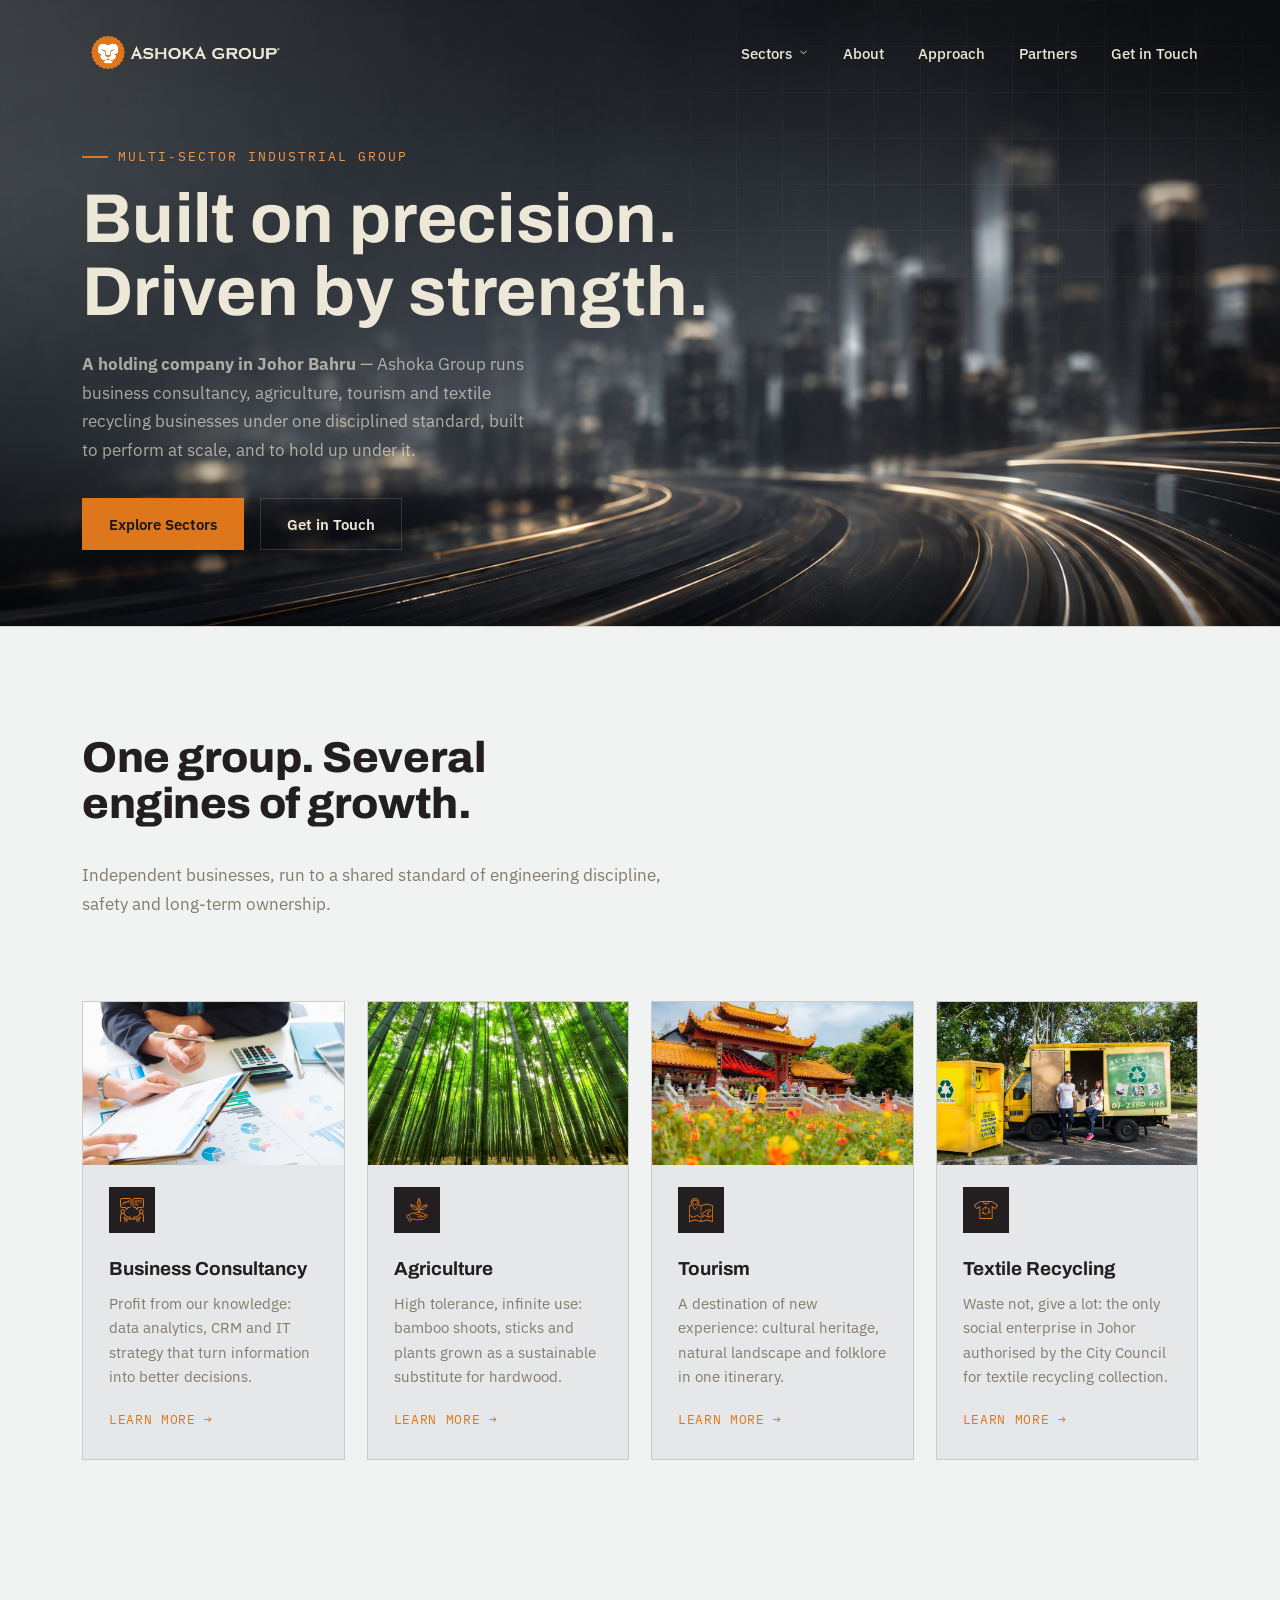
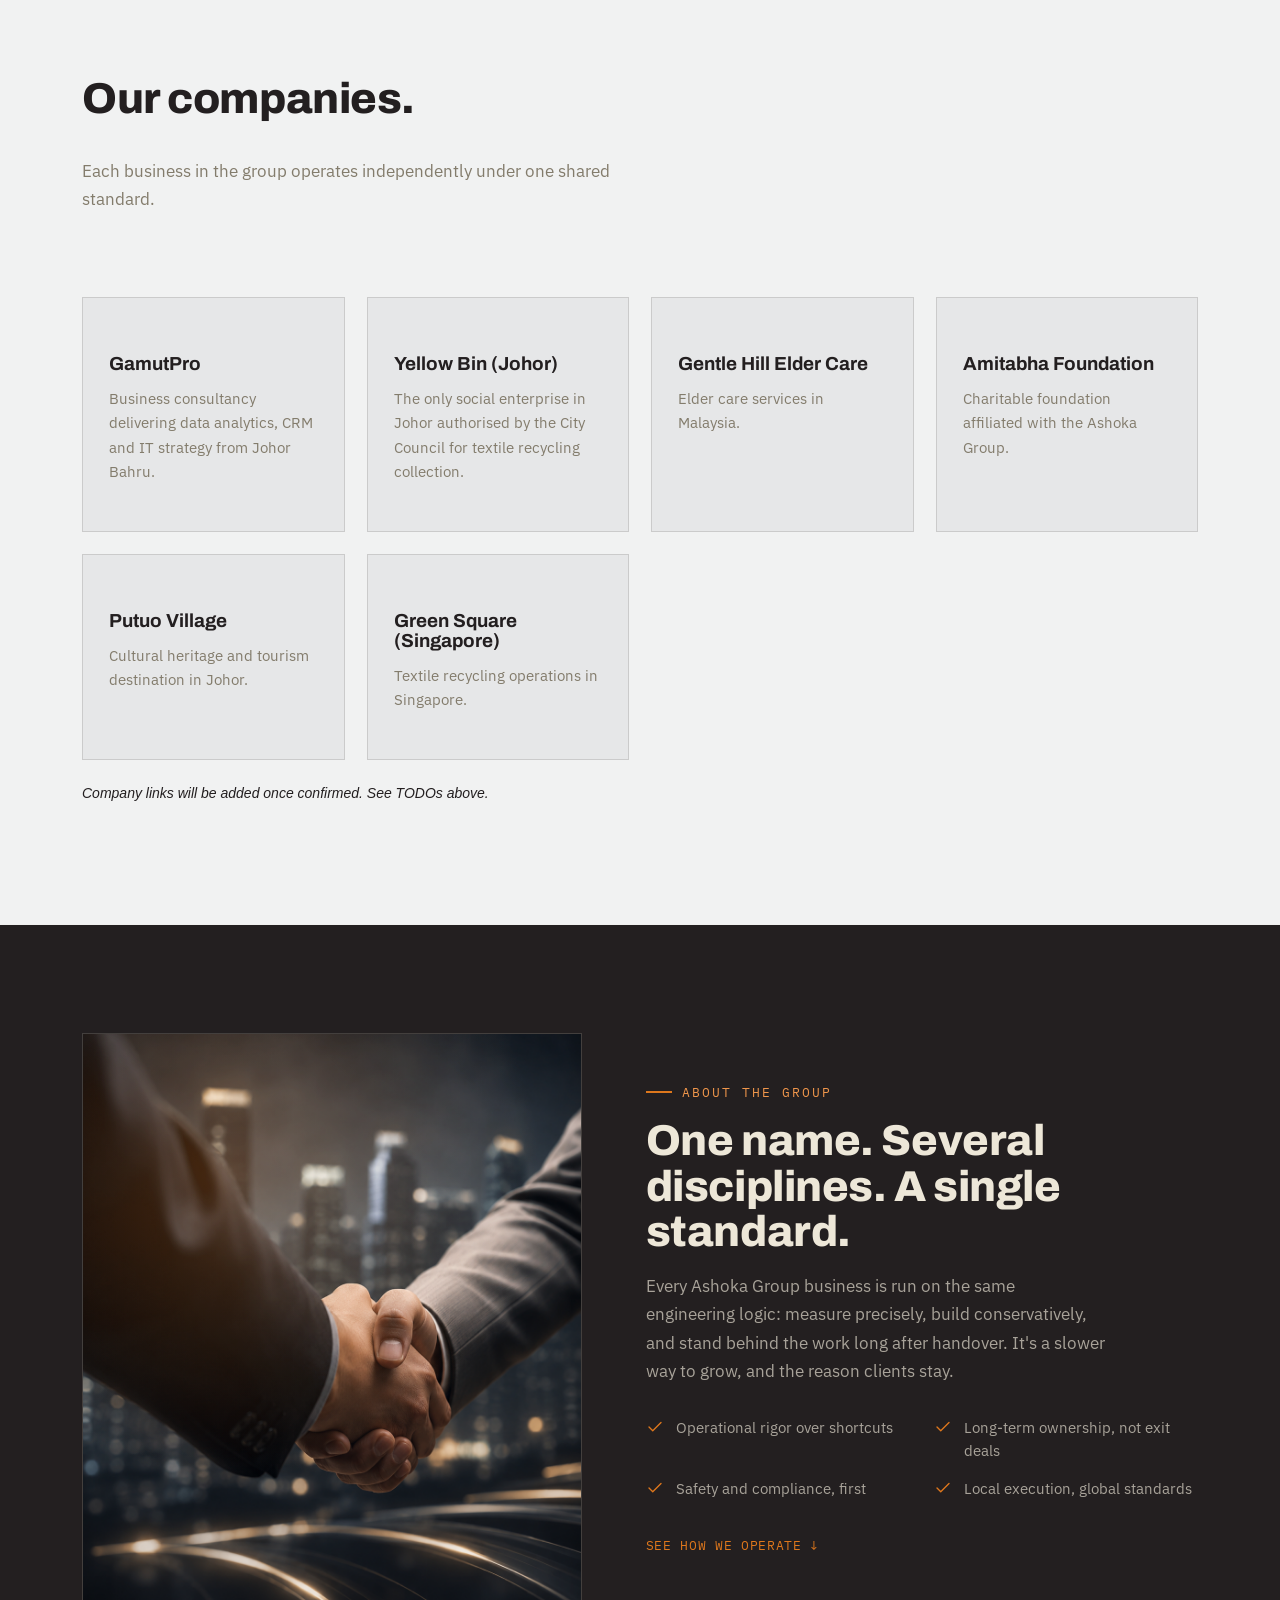
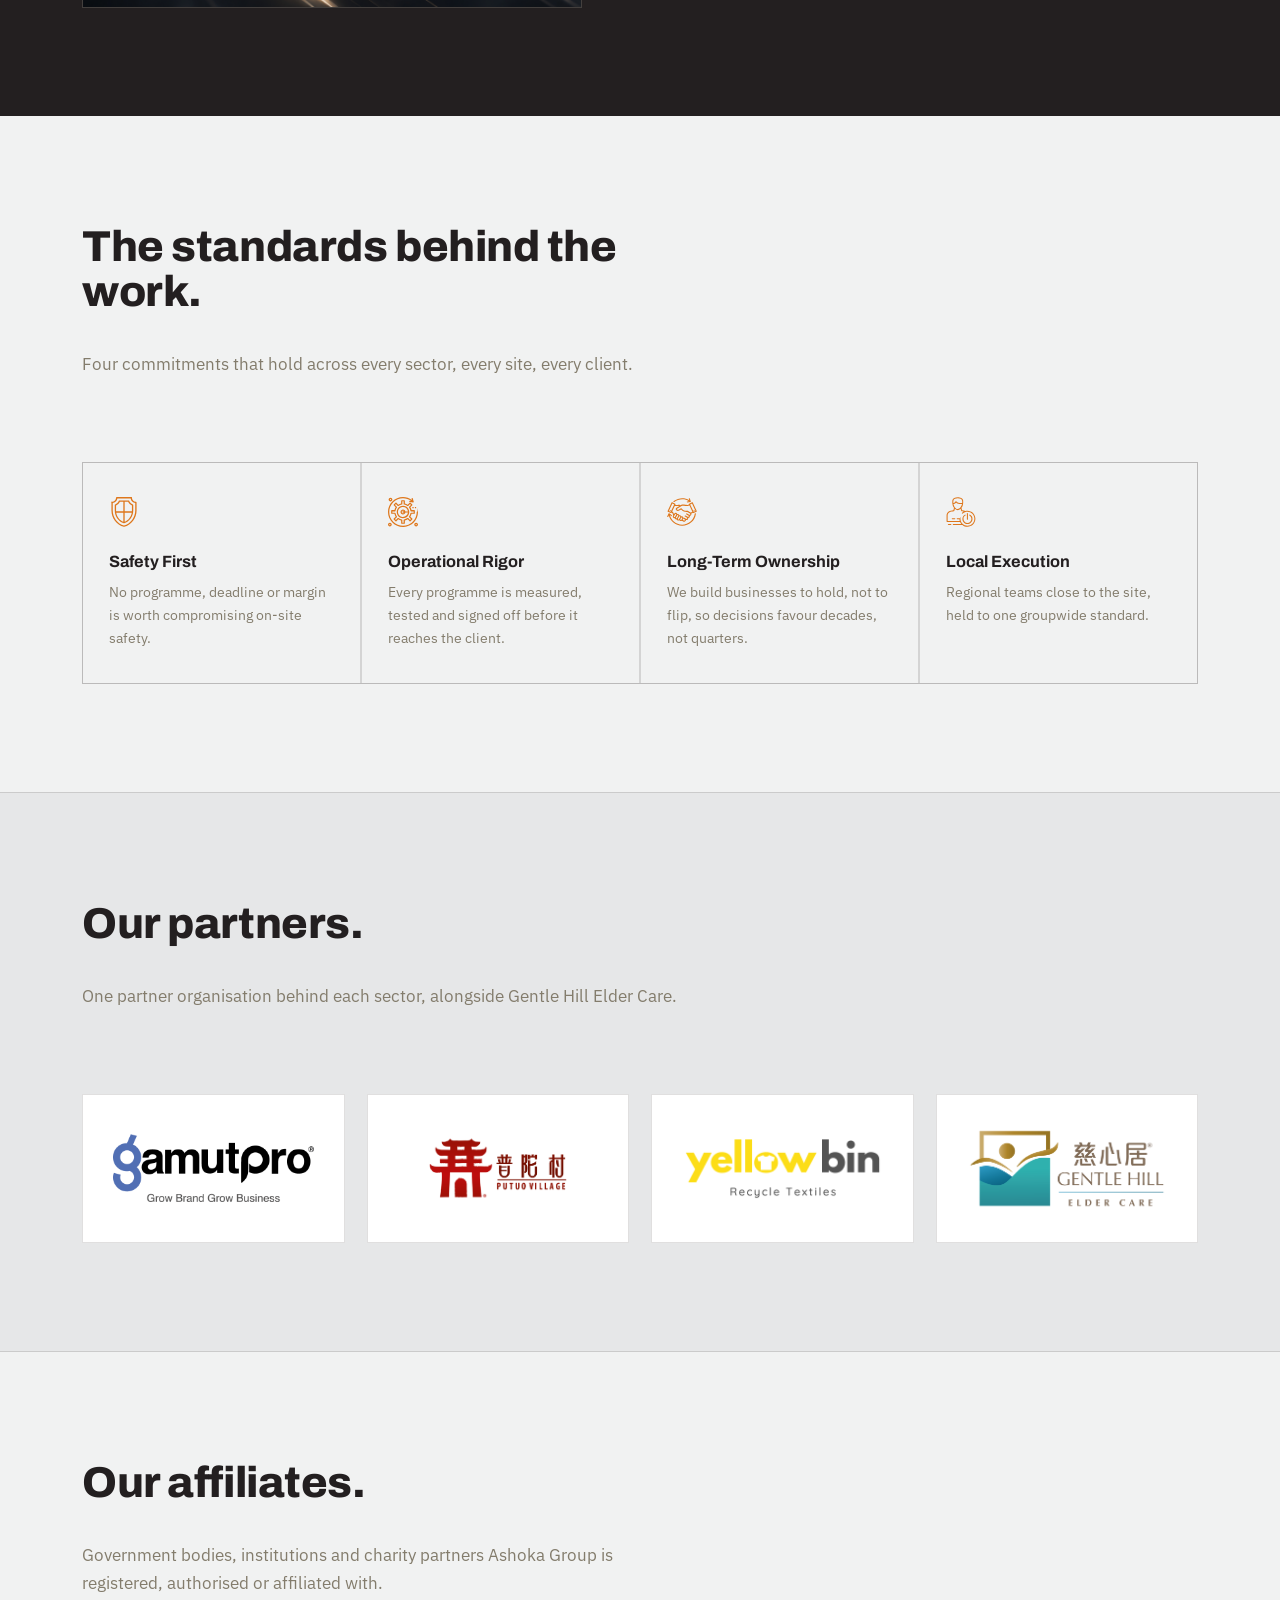
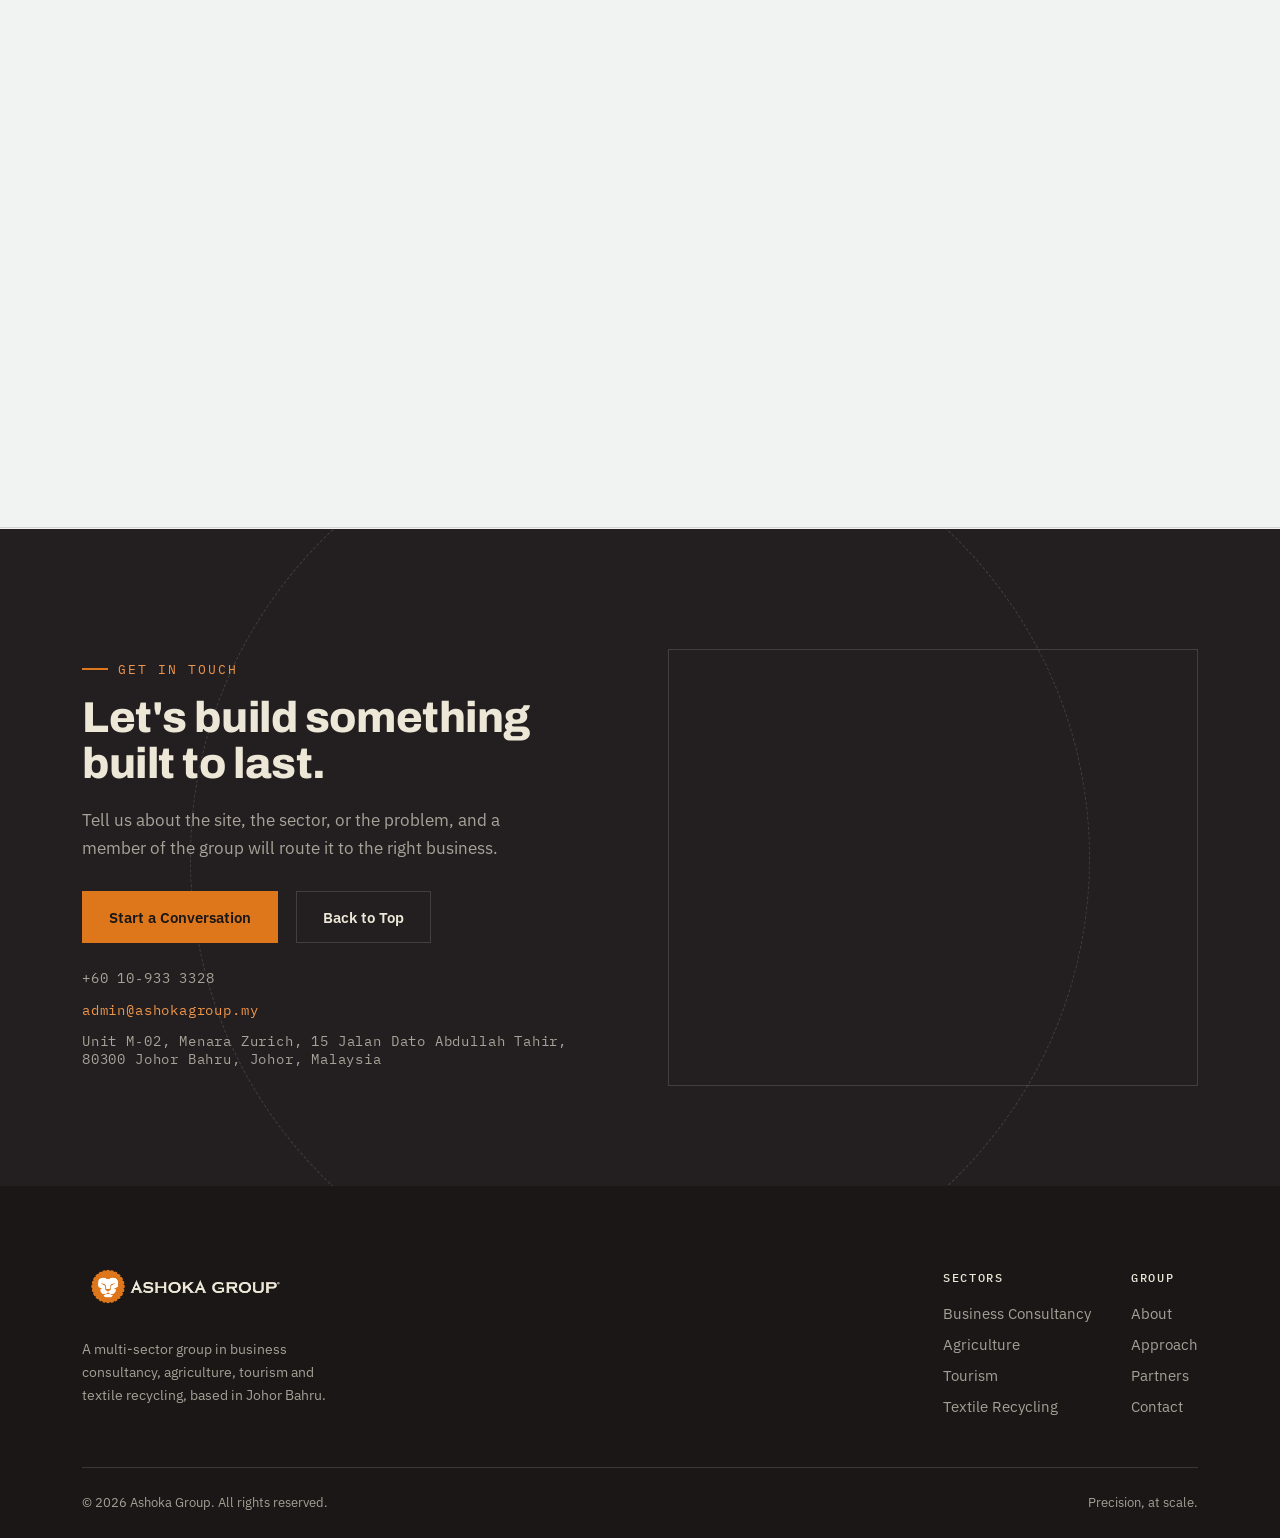
==== commit 13605ce5: "SEO improvements: title, meta, h1, companies section, JSON-LD schema - Update title and meta descrip" ====
--- a/index.html
+++ b/index.html
@@ -3,8 +3,9 @@
 <head>
 <meta charset="UTF-8">
 <meta name="viewport" content="width=device-width, initial-scale=1.0">
-<title>Ashoka Group: Business Consultancy, Agriculture, Tourism &amp; Textile Recycling</title>
-<meta name="description" content="Ashoka Group runs business consultancy, agriculture, tourism and textile recycling businesses under one disciplined standard, based in Johor Bahru, Malaysia.">
+<title>Ashoka Group | Johor Bahru Holding Company – Consultancy, Agriculture, Tourism &amp; Recycling</title>
+<meta name="description" content="Ashoka Group is a Johor Bahru holding company with businesses in consultancy, agriculture, tourism and textile recycling, run under one disciplined standard.">
+<meta name="google-site-verification" content="D68Gs36eOarVPEFwqhNG8EKl6E-1Dmd738kjjEJnuug" />
 <link rel="icon" type="image/x-icon" href="assets/favicon/favicon.ico">
 <link rel="icon" type="image/png" sizes="32x32" href="assets/favicon/favicon-32x32.png">
 <link rel="icon" type="image/png" sizes="16x16" href="assets/favicon/favicon-16x16.png">
@@ -13,6 +14,58 @@
 <meta name="theme-color" content="#DE771C">
 <link rel="preconnect" href="https://fonts.googleapis.com">
 <link rel="stylesheet" href="css/styles.css">
+<script type="application/ld+json">
+{
+  "@context": "https://schema.org",
+  "@type": "Organization",
+  "name": "Ashoka Group",
+  "url": "https://ashokagroup.my",
+  "logo": "https://ashokagroup.my/assets/logo/ashoka-lockup-horizontal.png",
+  "description": "Ashoka Group is a holding company in Johor Bahru with businesses in consultancy, agriculture, tourism and textile recycling.",
+  "address": {
+    "@type": "PostalAddress",
+    "streetAddress": "Unit M-02, Menara Zurich, 15 Jalan Dato Abdullah Tahir",
+    "addressLocality": "Johor Bahru",
+    "addressRegion": "Johor",
+    "postalCode": "80300",
+    "addressCountry": "MY"
+  },
+  "telephone": "+60109333328",
+  "email": "admin@ashokagroup.my",
+  "subOrganization": [
+    {
+      "@type": "Organization",
+      "name": "GamutPro",
+      "url": "https://gamutpro.my"
+    },
+    {
+      "@type": "Organization",
+      "name": "Yellow Bin",
+      "url": "https://yellowbin.com.my"
+    },
+    {
+      "@type": "Organization",
+      "name": "Gentle Hill Elder Care",
+      "url": "https://gentlehill.my"
+    },
+    {
+      "@type": "Organization",
+      "name": "Amitabha Foundation",
+      "url": "https://amitabhafoundation.my"
+    },
+    {
+      "@type": "Organization",
+      "name": "Putuo Village",
+      "url": "https://putuovillage.com.my"
+    },
+    {
+      "@type": "Organization",
+      "name": "Green Square",
+      "url": "https://greensquare.com.sg"
+    }
+  ]
+}
+</script>
 </head>
 <body>
 
@@ -57,7 +110,7 @@
       <div class="hero-copy">
         <p class="eyebrow"><span class="eyebrow-tick"></span>Multi&#8209;Sector Industrial Group</p>
         <h1 class="display">Built on precision.<br>Driven by strength.</h1>
-        <p class="lede">Ashoka Group runs business consultancy, agriculture, tourism and textile recycling businesses under one disciplined standard, from Johor Bahru, built to perform at scale, and to hold up under it.</p>
+        <p class="lede"><strong>A holding company in Johor Bahru</strong> — Ashoka Group runs business consultancy, agriculture, tourism and textile recycling businesses under one disciplined standard, built to perform at scale, and to hold up under it.</p>
         <div class="hero-actions">
           <a href="#sectors" class="btn btn-primary">Explore Sectors</a>
           <a href="#contact" class="btn btn-ghost">Get in Touch</a>
@@ -128,6 +181,64 @@
     </div>
   </section>
 
+  <!-- OUR COMPANIES -->
+  <section class="sectors section-pad" id="companies" style="background:var(--c-white);">
+    <div class="wrap">
+      <div class="section-head">
+        <h2 class="h2">Our companies.</h2>
+        <p class="lede on-bone">Each business in the group operates independently under one shared standard.</p>
+      </div>
+      <div class="sector-grid">
+
+        <div class="sector-card" style="pointer-events:none;">
+          <div class="sector-top"></div>
+          <h3>GamutPro</h3>
+          <p>Business consultancy delivering data analytics, CRM and IT strategy from Johor Bahru.</p>
+          <!-- TODO: confirm gamutpro.my belongs to Ashoka Group and verify description before adding link -->
+        </div>
+
+        <div class="sector-card" style="pointer-events:none;">
+          <div class="sector-top"></div>
+          <h3>Yellow Bin (Johor)</h3>
+          <p>The only social enterprise in Johor authorised by the City Council for textile recycling collection.</p>
+          <!-- TODO: confirm yellowbin.com.my is a group company and verify description -->
+        </div>
+
+        <div class="sector-card" style="pointer-events:none;">
+          <div class="sector-top"></div>
+          <h3>Gentle Hill Elder Care</h3>
+          <p>Elder care services in Malaysia.</p>
+          <!-- TODO: confirm gentlehill.my is a group company and verify description -->
+        </div>
+
+        <div class="sector-card" style="pointer-events:none;">
+          <div class="sector-top"></div>
+          <h3>Amitabha Foundation</h3>
+          <p>Charitable foundation affiliated with the Ashoka Group.</p>
+          <!-- TODO: confirm amitabhafoundation.my belongs in this list and verify description -->
+        </div>
+
+        <div class="sector-card" style="pointer-events:none;">
+          <div class="sector-top"></div>
+          <h3>Putuo Village</h3>
+          <p>Cultural heritage and tourism destination in Johor.</p>
+          <!-- TODO: confirm putuovillage.com.my is a group company and verify description -->
+        </div>
+
+        <div class="sector-card" style="pointer-events:none;">
+          <div class="sector-top"></div>
+          <h3>Green Square (Singapore)</h3>
+          <p>Textile recycling operations in Singapore.</p>
+          <!-- TODO: confirm greensquare.com.sg is a group company and verify description -->
+        </div>
+
+      </div>
+      <p style="margin-top:1.5rem;font-size:.875rem;color:var(--c-mid);">
+        <em>Company links will be added once confirmed. See TODOs above.</em>
+      </p>
+    </div>
+  </section>
+
   <div class="seam seam--to-charcoal" aria-hidden="true"></div>
 
   <!-- ABOUT -->
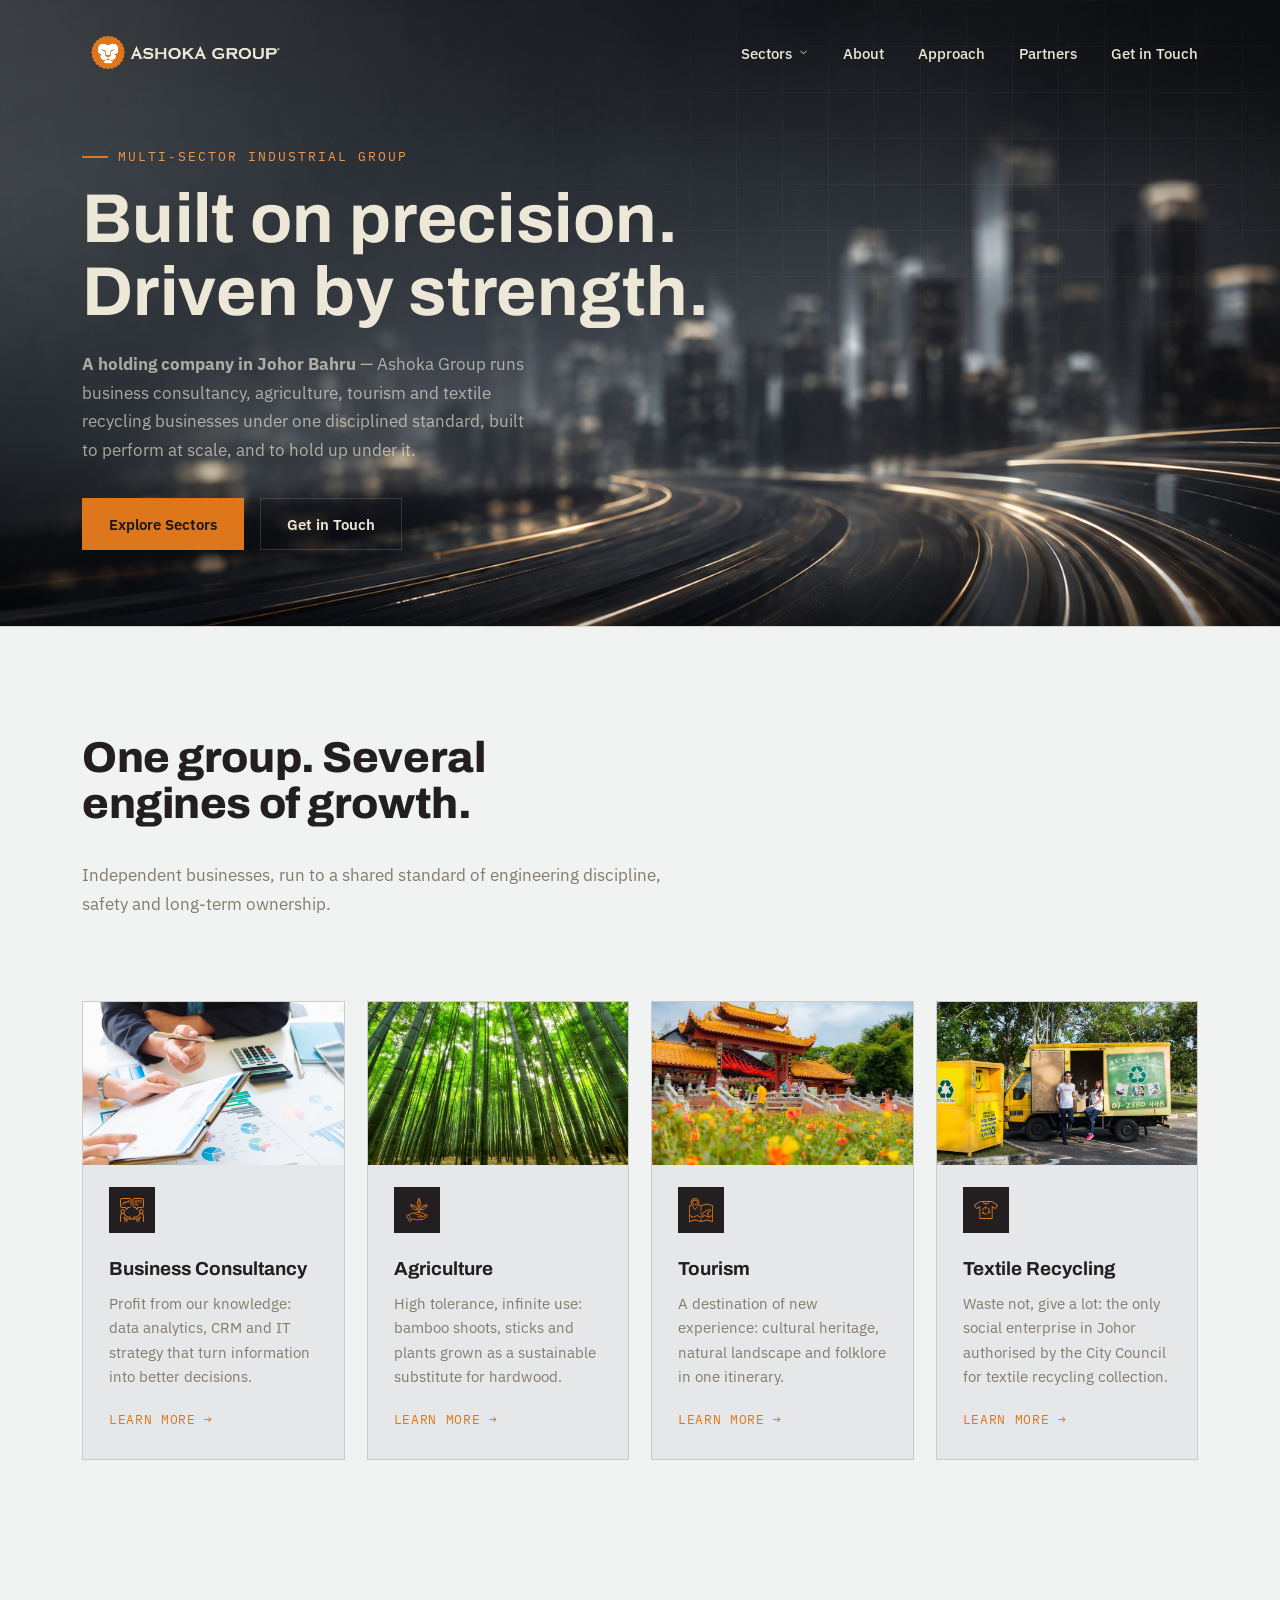
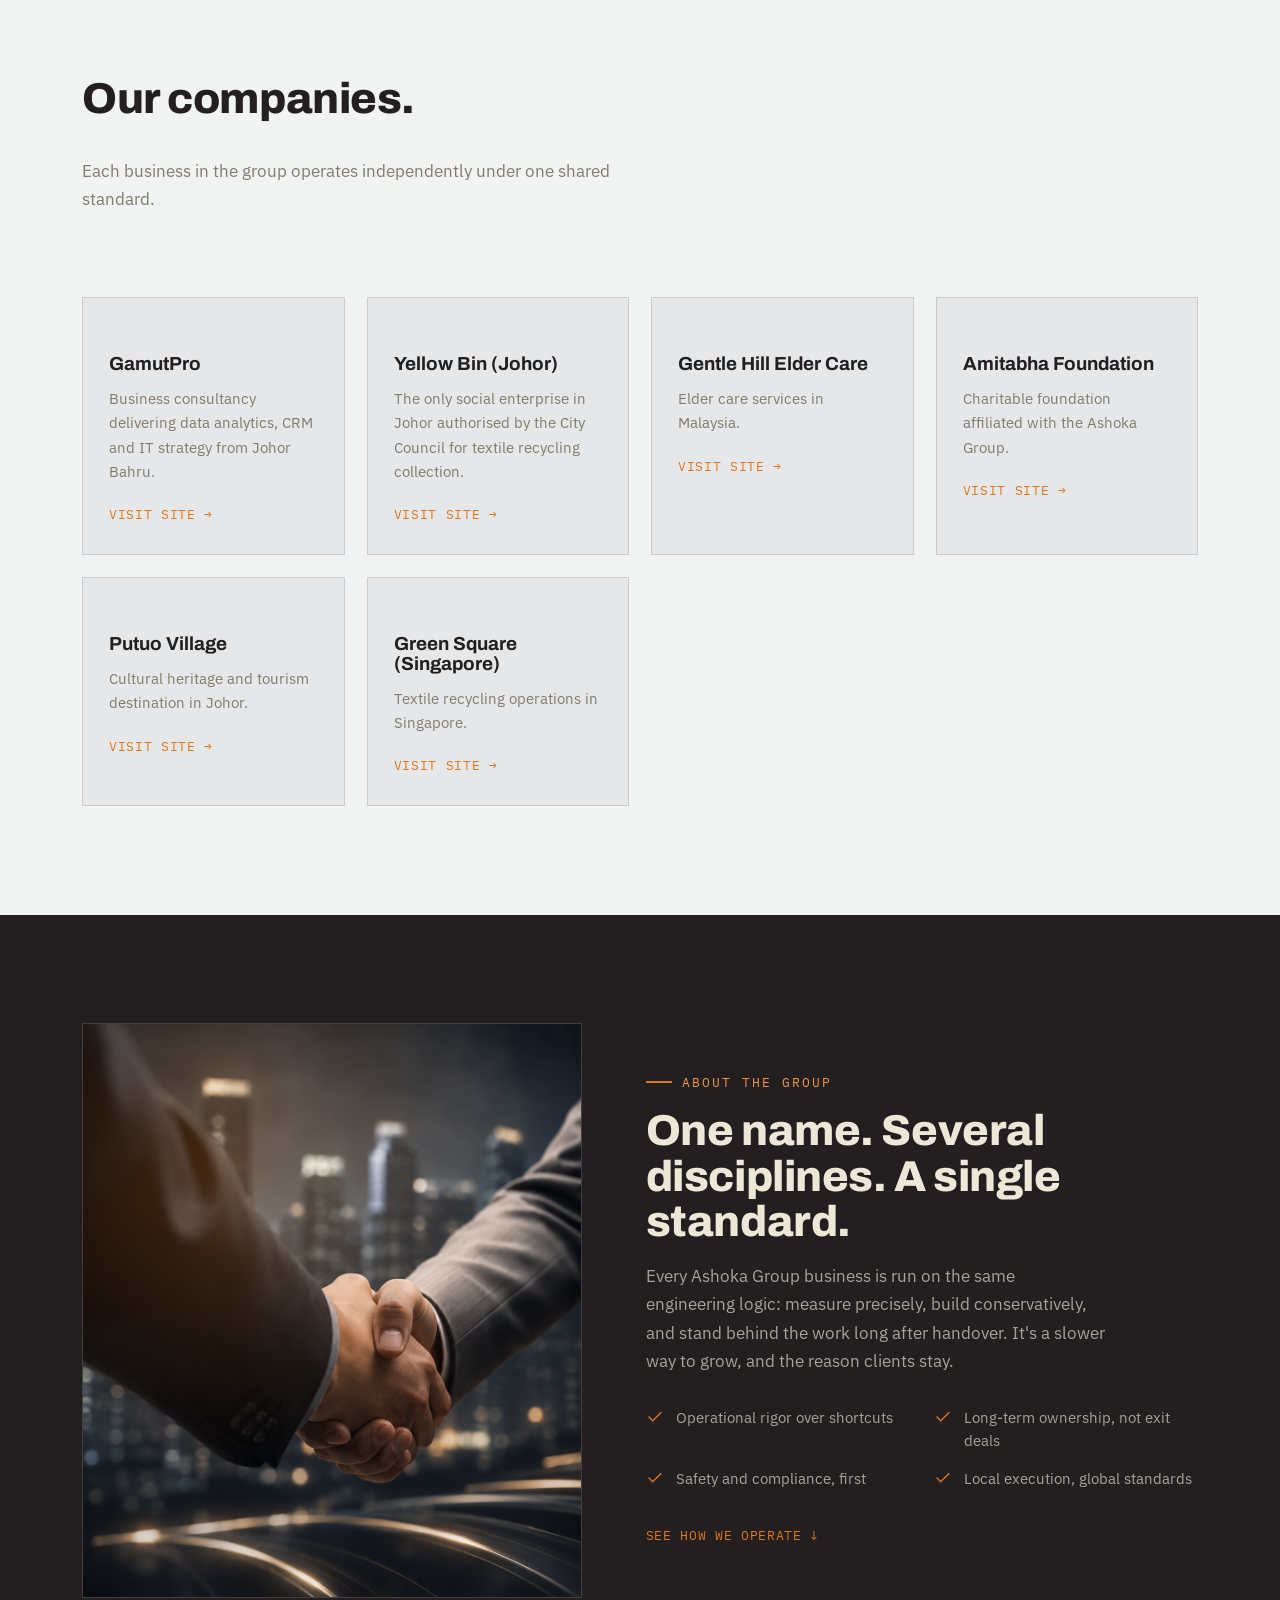
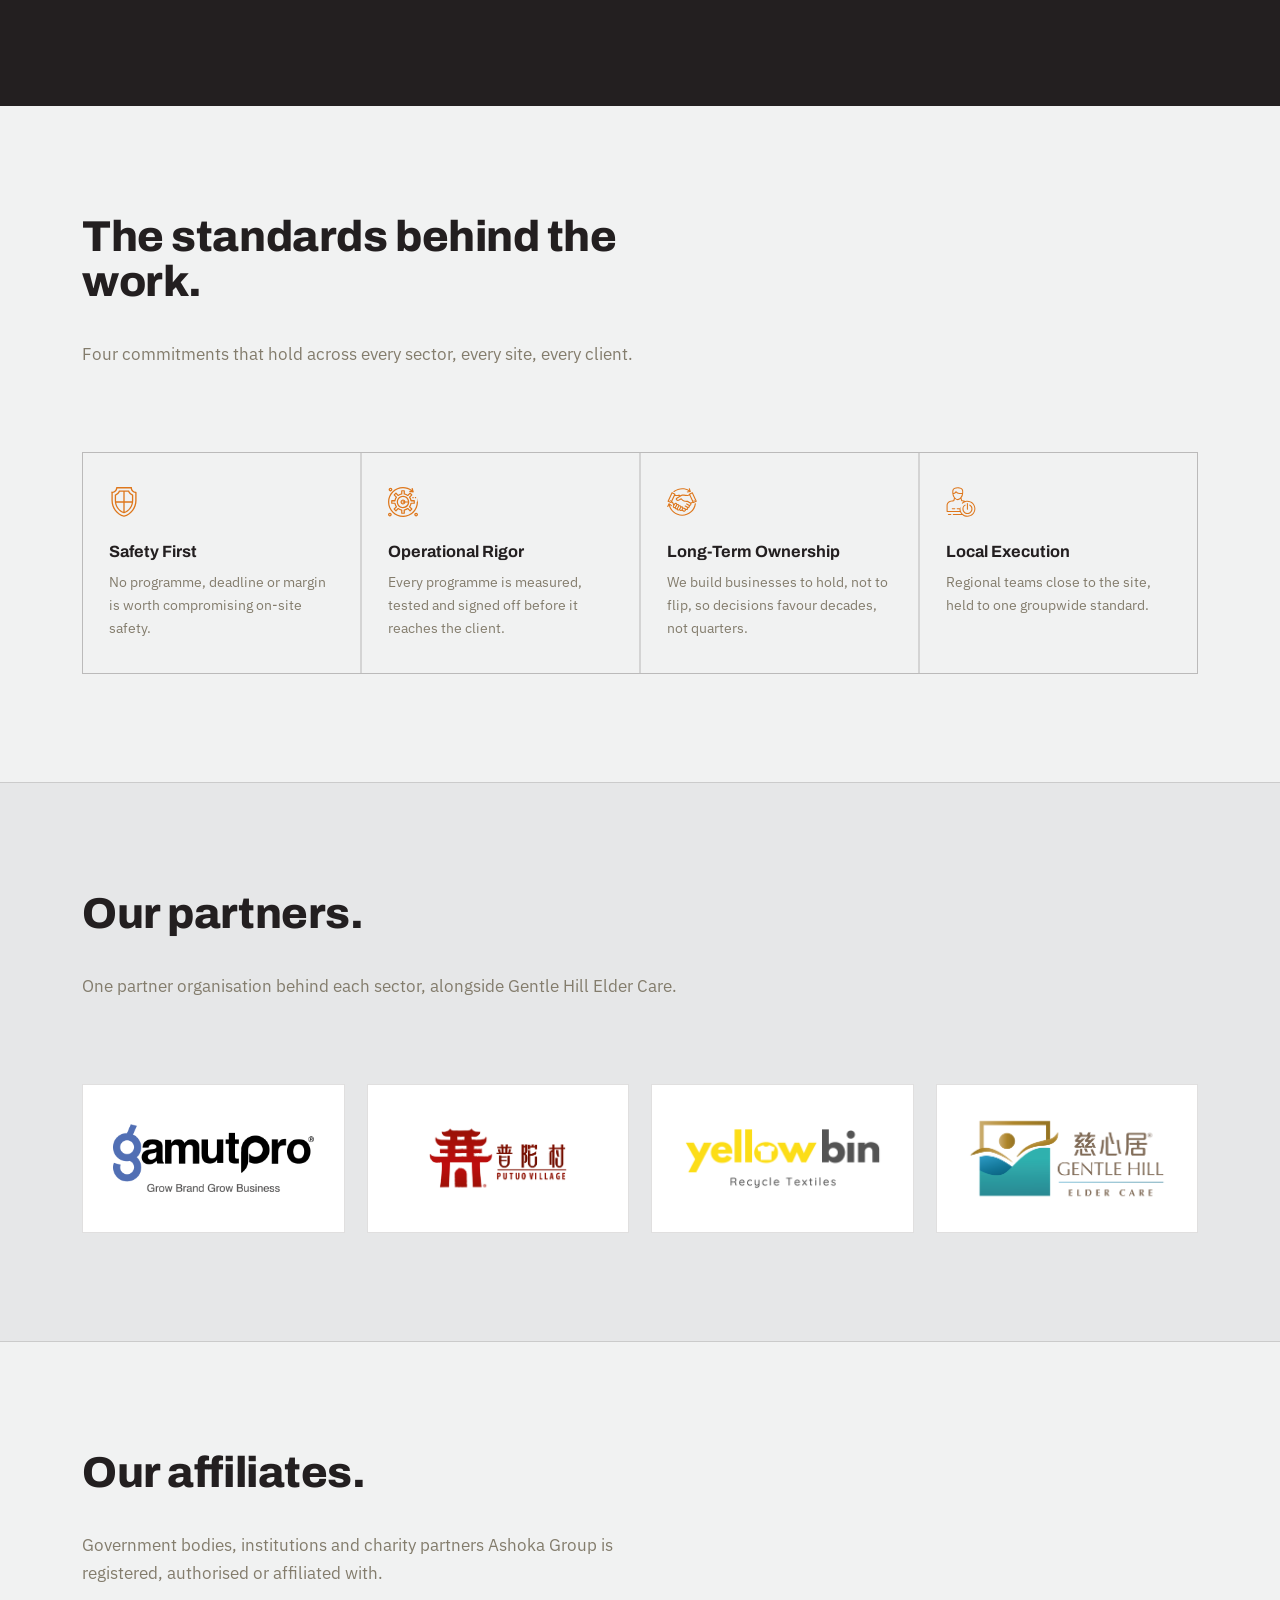
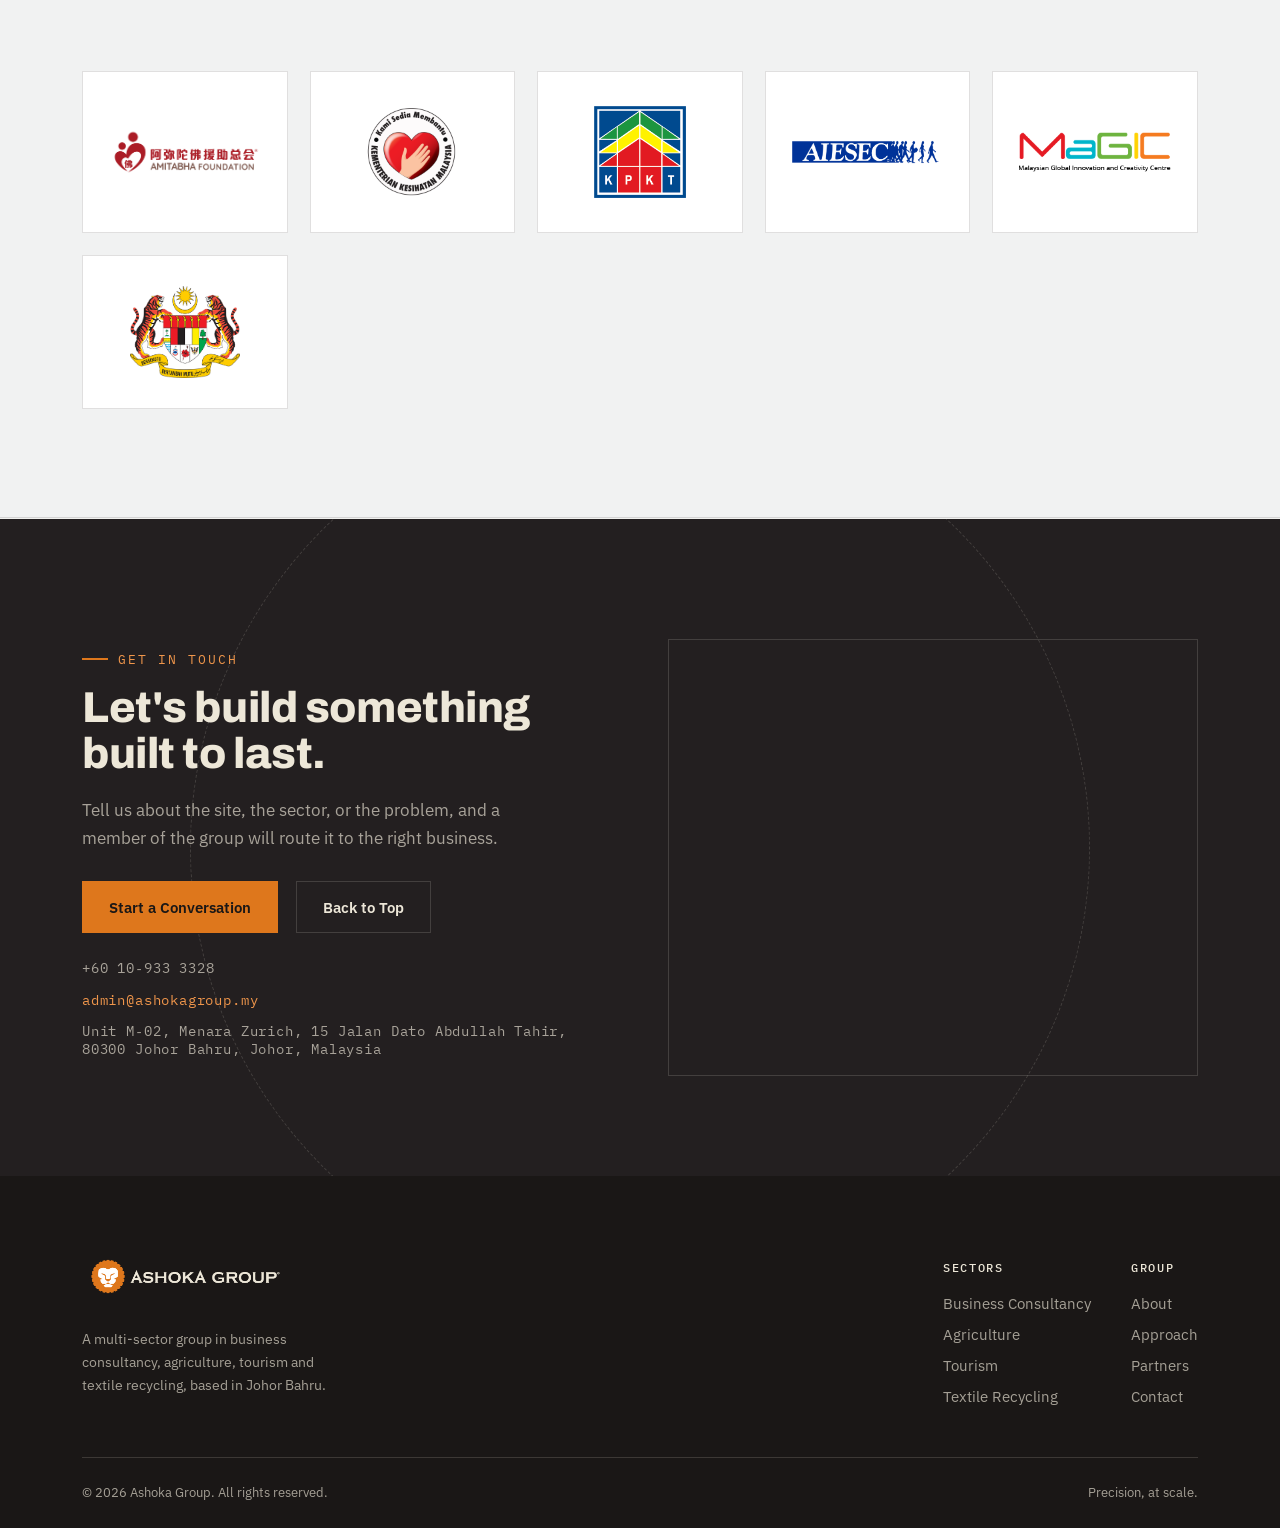
==== commit ca7a25db: "Add confirmed company links to Our Companies section Co-Authored-By: Claude Sonnet 4.6 <noreply@anth" ====
--- a/index.html
+++ b/index.html
@@ -190,52 +190,49 @@
       </div>
       <div class="sector-grid">
 
-        <div class="sector-card" style="pointer-events:none;">
+        <a class="sector-card" href="https://gamutpro.my" target="_blank" rel="noopener">
           <div class="sector-top"></div>
           <h3>GamutPro</h3>
           <p>Business consultancy delivering data analytics, CRM and IT strategy from Johor Bahru.</p>
-          <!-- TODO: confirm gamutpro.my belongs to Ashoka Group and verify description before adding link -->
-        </div>
-
-        <div class="sector-card" style="pointer-events:none;">
+          <span class="text-link">Visit site →</span>
+        </a>
+
+        <a class="sector-card" href="https://yellowbin.com.my" target="_blank" rel="noopener">
           <div class="sector-top"></div>
           <h3>Yellow Bin (Johor)</h3>
           <p>The only social enterprise in Johor authorised by the City Council for textile recycling collection.</p>
-          <!-- TODO: confirm yellowbin.com.my is a group company and verify description -->
-        </div>
-
-        <div class="sector-card" style="pointer-events:none;">
+          <span class="text-link">Visit site →</span>
+        </a>
+
+        <a class="sector-card" href="https://gentlehill.my" target="_blank" rel="noopener">
           <div class="sector-top"></div>
           <h3>Gentle Hill Elder Care</h3>
           <p>Elder care services in Malaysia.</p>
-          <!-- TODO: confirm gentlehill.my is a group company and verify description -->
-        </div>
-
-        <div class="sector-card" style="pointer-events:none;">
+          <span class="text-link">Visit site →</span>
+        </a>
+
+        <a class="sector-card" href="https://amitabhafoundation.my" target="_blank" rel="noopener">
           <div class="sector-top"></div>
           <h3>Amitabha Foundation</h3>
           <p>Charitable foundation affiliated with the Ashoka Group.</p>
-          <!-- TODO: confirm amitabhafoundation.my belongs in this list and verify description -->
-        </div>
-
-        <div class="sector-card" style="pointer-events:none;">
+          <span class="text-link">Visit site →</span>
+        </a>
+
+        <a class="sector-card" href="https://putuovillage.com.my" target="_blank" rel="noopener">
           <div class="sector-top"></div>
           <h3>Putuo Village</h3>
           <p>Cultural heritage and tourism destination in Johor.</p>
-          <!-- TODO: confirm putuovillage.com.my is a group company and verify description -->
-        </div>
-
-        <div class="sector-card" style="pointer-events:none;">
+          <span class="text-link">Visit site →</span>
+        </a>
+
+        <a class="sector-card" href="https://greensquare.com.sg" target="_blank" rel="noopener">
           <div class="sector-top"></div>
           <h3>Green Square (Singapore)</h3>
           <p>Textile recycling operations in Singapore.</p>
-          <!-- TODO: confirm greensquare.com.sg is a group company and verify description -->
-        </div>
-
-      </div>
-      <p style="margin-top:1.5rem;font-size:.875rem;color:var(--c-mid);">
-        <em>Company links will be added once confirmed. See TODOs above.</em>
-      </p>
+          <span class="text-link">Visit site →</span>
+        </a>
+
+      </div>
     </div>
   </section>
 
